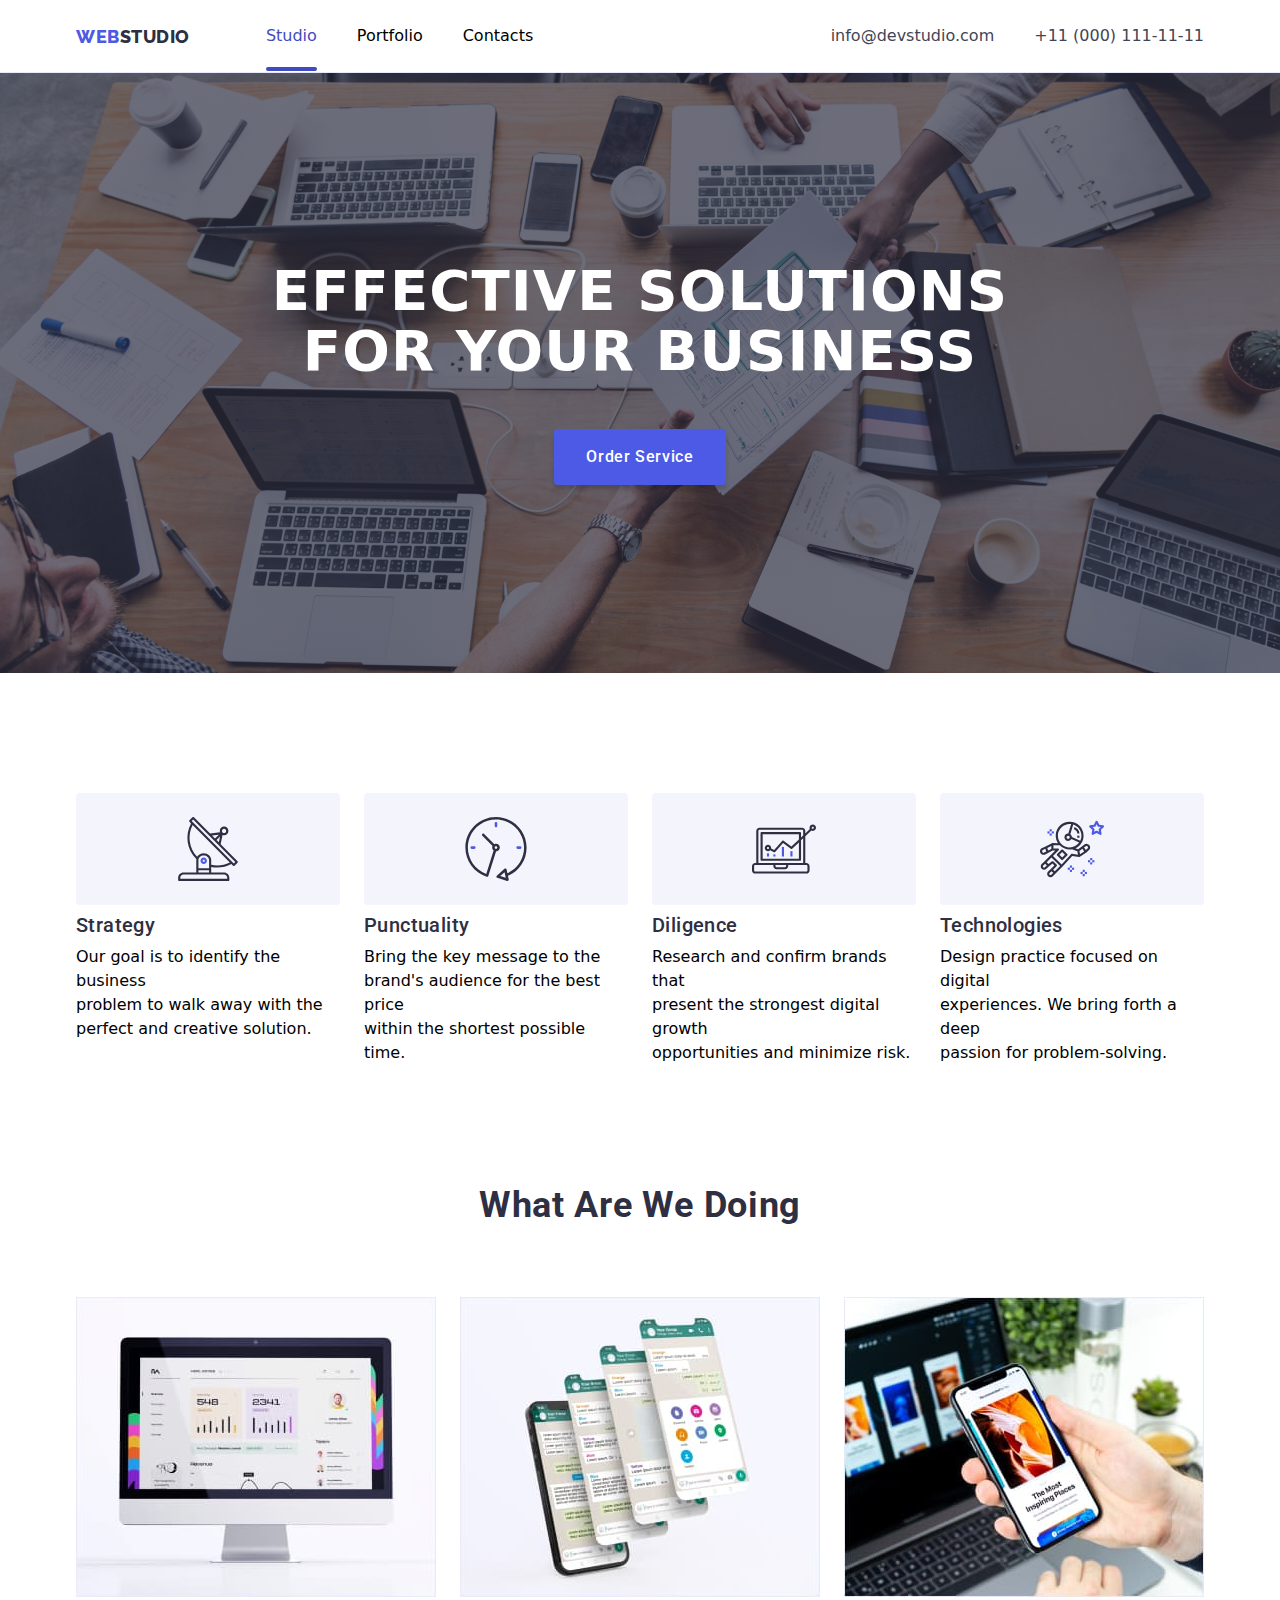
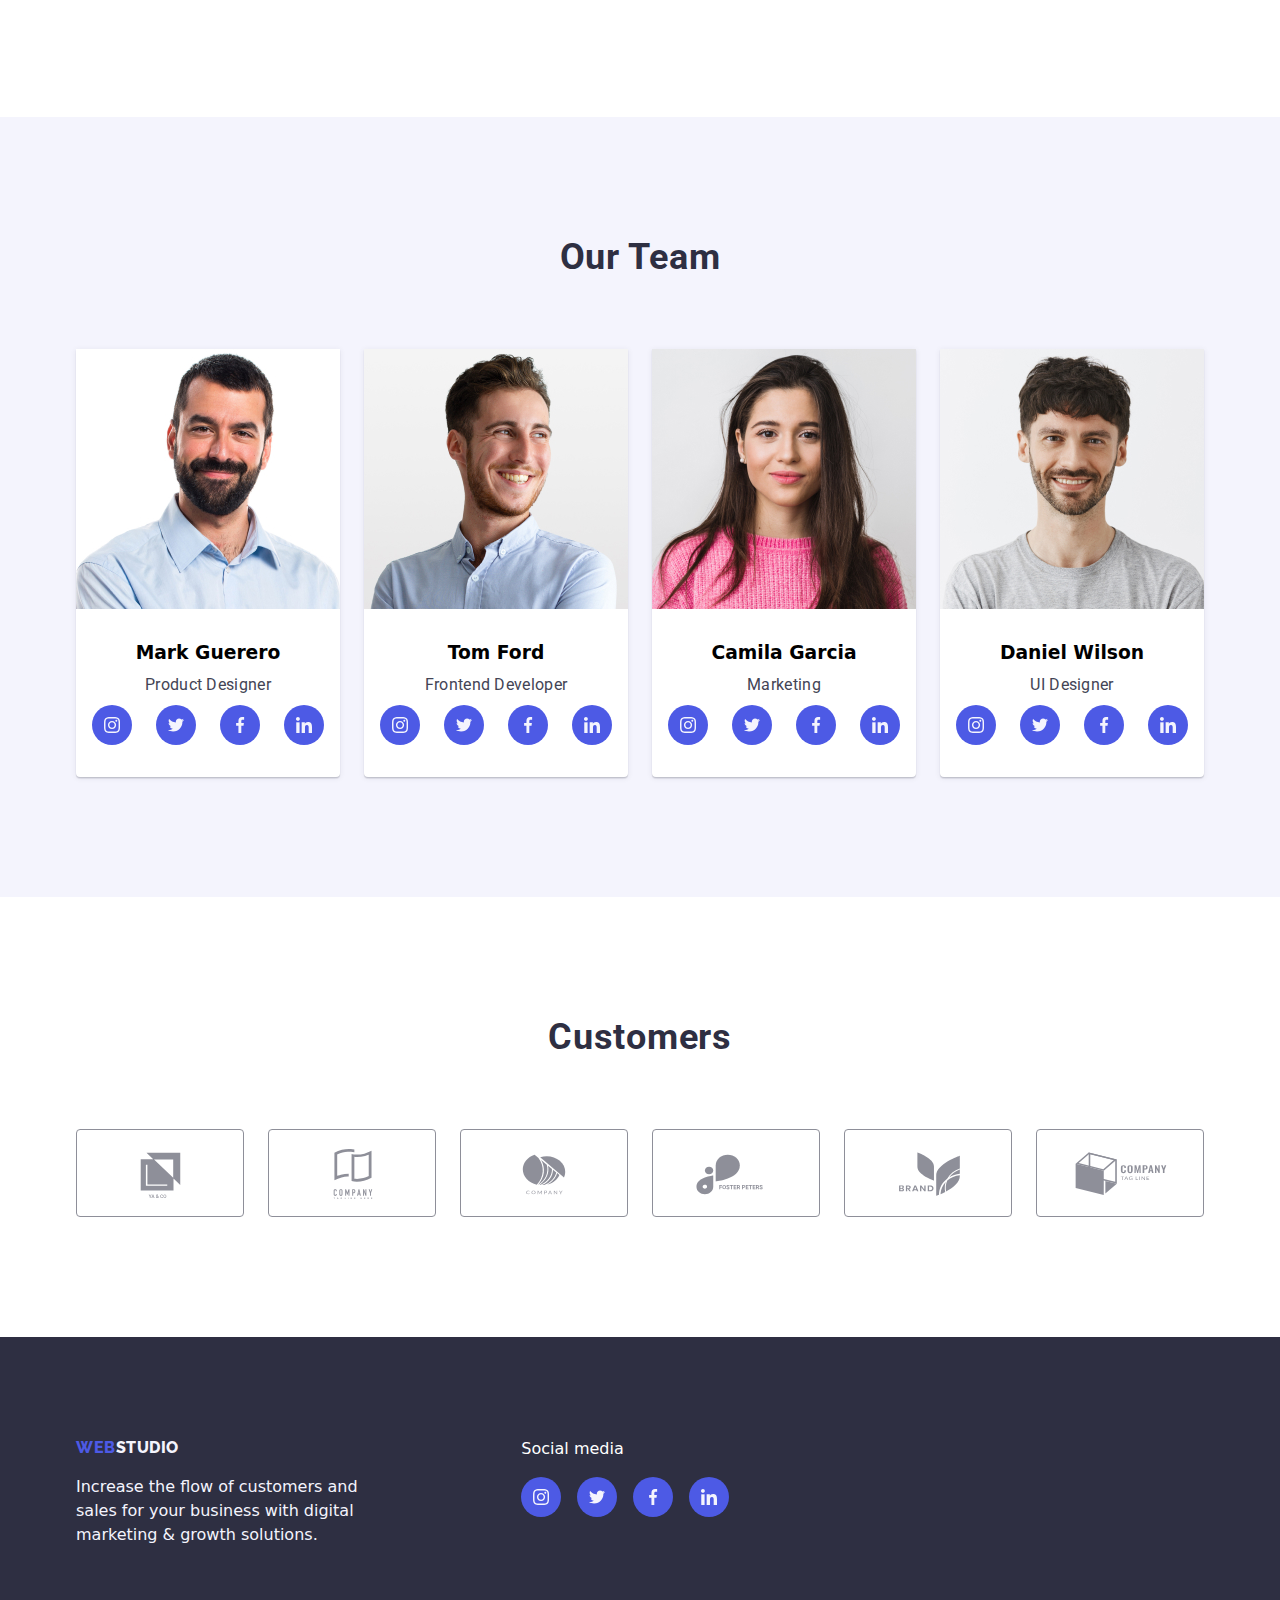
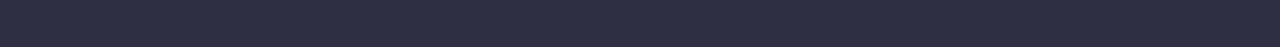
==== index.html @ d6bd7398 "hw-06" ====
<!DOCTYPE html>
<html lang="en">
<head>
    <meta charset="UTF-8">
    <meta http-equiv="x-ua-compatible" content="ie=edge">
    <meta name="viewport" content="width=device-width, initial-scale=1.0">
    <title>GoIT WEBSTUDIO - Homework-5</title>
    <link rel="stylesheet" href="./css/styles.css">
    
    <link href="https://fonts.googleapis.com/css2?family=Raleway:wght@800&family=Roboto:wght@400;500;700;900&display=swap" rel="stylesheet">
    <link
      rel="stylesheet"
      href="https://cdnjs.cloudflare.com/ajax/libs/modern-normalize/2.0.0/modern-normalize.min.css"
    />

    <link rel="preconnect" href="https://fonts.googleapis.com" />
    <link rel="preconnect" href="https://fonts.gstatic.com" crossorigin />

    <link rel="icon" href="./images/webstudio-logo.png" />

</head>
<body>
    <header class="header">
        <div class="container header-container">
          <nav class="header-navigation">
            <a class="header-logo link" href="./index.html">
              <span class="web-logo">WEB</span
              ><span class="studio-logo">STUDIO </span>
            </a>
    
            <ul class="header-list list">
              <li class="header-item">
                <a class="header-link link current" href="./index.html">Studio</a>
              </li>
              <li class="header-item">
                <a class="header-link link" href="./portfolio.html">Portfolio</a>
              </li>
              <li class="header-item">
                <a class="header-link link" href="#">Contacts</a>
              </li>
            </ul>
          </nav>
  
          <ul class="header-address list">
            <li>
              <a
                class="header-address-link link contacts"
                href="mailto:info@devstudio.com"
                >info@devstudio.com</a
              >
            </li>
            <li>
              <a class="header-address-link link contacts" href="tel:+110001111111"
                >+11 (000) 111-11-11</a
              >
            </li>
          </ul>
        </div>
      </header>

    <main>
         <section class="hero-section">
        <div class="container hero-container">
        <h1 class="hero-title">Effective Solutions<br/> for Your Business</h1>
        <button class="hero-button" type="button" data-modal-open>Order Service</button>
        </div>
        </section>

        <section class="section">
            <div class="container section-one">
            <ul class="benefit-list list">
                <li>
                  <div class="benefit-svg-box">
                  <svg class="benefit-icon-svg" width="64"
                  height="64" >
                    <use href="./images/icons.svg#antenna"></use>
                  </svg>
                </div>

                <h3 class="benefits-title">Strategy</h3>
                <p class="benefits-description">Our goal is to identify the business <br/>
                    problem to walk away with the <br/> 
                    perfect and creative solution. </p>
                </li>
                <li>
                  <div class="benefit-svg-box">
                    <svg class="benefit-icon-svg" width="64"
                    height="64" >
                      <use href="./images/icons.svg#clock"></use>
                    </svg>
                  </div>

                <h3 class="benefits-title">Punctuality</h3>
                <p class="benefits-description">Bring the key message to the <br/> brand's audience for the best price <br> within the shortest possible time. </p>
                </li>
                <li>
                  <div class="benefit-svg-box">
                    <svg class="benefit-icon-svg" width="64"
                    height="64" >
                      <use href="./images/icons.svg#diagram"></use>
                    </svg>
                  </div>

                <h3 class="benefits-title">Diligence</h3>
                <p class="benefits-description">Research and confirm brands that <br/> present the strongest digital growth <br/> opportunities and minimize risk.</p>
                </li>
                <li>
                  <div class="benefit-svg-box">
                    <svg class="benefit-icon-svg" width="64"
                    height="64" >
                      <use href="./images/icons.svg#astronaut"></use>
                    </svg>
                  </div>

                <h3 class="benefits-title">Technologies</h3>
                <p class="benefits-description">Design practice focused on digital <br/>
                         experiences. We bring forth a deep <br/>
                          passion for problem-solving.</p>
                </li>
            </ul>
        </div>
        </section>

        <!-- WHAT ARE WE DOING -SECTION -->
        <section class="section section-no-top-padding">
            <div class="container">
            <h2 class="sectiontitle-h2 sec-title">What are we doing</h2>

            <ul class="what-are-we list">
                <li><img src="./images/what-are-we-doing-1.jpg" alt="Monitor" width="360" ></li>
                <li><img src="./images/what-are-we-doing-2.jpg" alt="cellphone" width="360" ></li>
                <li><img src="./images/what-are-we-doing-3.jpg" alt="cellphone-monitor" width="360" ></li>
            </ul>
        </div>
        </section>

        <!-- OUR TEAM SECTION -->
        <section class="section section-grey">
            <div class="container team-container">
            <h2 class="sectiontitle-h2 sec-title">Our Team</h2>

            <ul class="our-team list">
                <li class="our-team-background"  >
                    <img src="./images/profile-1.jpg" alt="Mark Guerero" />

                    <div class="section-item-wrap">
                        <h3 class="ourteam-name">Mark Guerero</h3>
                        <p class="ourteam-position">Product Designer</p>
                        <ul class="team-social-list list">
                          <li class="team-social-item"><a class="team-social-link link" href="https://www.instagram.com/" target="_blank" rel="noopenner noreferrer"> <svg class="team-social-svg " width="16" height="16"> <use href="./images/icons.svg#instagram"></use> </svg></a></li>
                          <li class="team-social-item"><a class="team-social-link link" href="https://twitter.com/" target="_blank" rel="noopenner noreferrer"> <svg class="team-social-svg "  width="16" height="16"> <use href="./images/icons.svg#twitter"></use> </svg></a></li>
                          <li class="team-social-item"><a class="team-social-link link" href="https://www.facebook.com/" target="_blank" rel="noopenner noreferrer"> <svg class="team-social-svg " width="16" height="16"> <use href="./images/icons.svg#facebook"></use> </svg></a></li>
                          <li class="team-social-item"><a class="team-social-link link" href="https://www.linkedin.com/" target="_blank" rel="noopenner noreferrer"> <svg class="team-social-svg " width="16" height="16"> <use href="./images/icons.svg#linkedin"></use> </svg></a></li>
                        </ul>
                     </div>
                  </li>
                
                <li class="our-team-background">
                    <img src="./images/profile-2.jpg" alt="Tom Ford">
                    <div class="section-item-wrap">
                    <h3 class="ourteam-name">Tom Ford</h3>
                    <p class="ourteam-position">Frontend Developer</p>
                    <ul class="team-social-list list">
                      <li class="team-social-item"><a class="team-social-link link" href="https://www.instagram.com/" target="_blank" rel="noopenner noreferrer"> <svg class="team-social-svg " width="16" height="16"> <use href="./images/icons.svg#instagram"></use> </svg></a></li>
                      <li class="team-social-item"><a class="team-social-link link" href="https://twitter.com/" target="_blank" rel="noopenner noreferrer"> <svg class="team-social-svg "  width="16" height="16"> <use href="./images/icons.svg#twitter"></use> </svg></a></li>
                      <li class="team-social-item"><a class="team-social-link link" href="https://www.facebook.com/" target="_blank" rel="noopenner noreferrer"> <svg class="team-social-svg " width="16" height="16"> <use href="./images/icons.svg#facebook"></use> </svg></a></li>
                      <li class="team-social-item"><a class="team-social-link link" href="https://www.linkedin.com/" target="_blank" rel="noopenner noreferrer"> <svg class="team-social-svg " width="16" height="16"> <use href="./images/icons.svg#linkedin"></use> </svg></a></li>
                    </ul>
                 </div>
                </li>

                <li class="our-team-background">
                    <img src="./images/profile-3.jpg" alt="Camila Garcia">
                    <div class="section-item-wrap">
                    <h3 class="ourteam-name">Camila Garcia</h3>
                    <p class="ourteam-position">Marketing</p>
                    <ul class="team-social-list list">
                      <li class="team-social-item"><a class="team-social-link link" href="https://www.instagram.com/" target="_blank" rel="noopenner noreferrer"> <svg class="team-social-svg " width="16" height="16"> <use href="./images/icons.svg#instagram"></use> </svg></a></li>
                      <li class="team-social-item"><a class="team-social-link link" href="https://twitter.com/" target="_blank" rel="noopenner noreferrer"> <svg class="team-social-svg "  width="16" height="16"> <use href="./images/icons.svg#twitter"></use> </svg></a></li>
                      <li class="team-social-item"><a class="team-social-link link" href="https://www.facebook.com/" target="_blank" rel="noopenner noreferrer"> <svg class="team-social-svg " width="16" height="16"> <use href="./images/icons.svg#facebook"></use> </svg></a></li>
                      <li class="team-social-item"><a class="team-social-link link" href="https://www.linkedin.com/" target="_blank" rel="noopenner noreferrer"> <svg class="team-social-svg " width="16" height="16"> <use href="./images/icons.svg#linkedin"></use> </svg></a></li>
                    </ul>
                 </div>
                </li>

                <li class="our-team-background">
                    <img src="./images/profile-4.jpg" alt="Daniel Wilson">
                    <div class="section-item-wrap">
                    <h3 class="ourteam-name">Daniel Wilson</h3>
                    <p class="ourteam-position">UI Designer</p>
                    <ul class="team-social-list list">
                      <li class="team-social-item"><a class="team-social-link link" href="https://www.instagram.com/" target="_blank" rel="noopenner noreferrer"> <svg class="team-social-svg " width="16" height="16"> <use href="./images/icons.svg#instagram"></use> </svg></a></li>
                      <li class="team-social-item"><a class="team-social-link link" href="https://twitter.com/" target="_blank" rel="noopenner noreferrer"> <svg class="team-social-svg "  width="16" height="16"> <use href="./images/icons.svg#twitter"></use> </svg></a></li>
                      <li class="team-social-item"><a class="team-social-link link" href="https://www.facebook.com/" target="_blank" rel="noopenner noreferrer"> <svg class="team-social-svg " width="16" height="16"> <use href="./images/icons.svg#facebook"></use> </svg></a></li>
                      <li class="team-social-item"><a class="team-social-link link" href="https://www.linkedin.com/" target="_blank" rel="noopenner noreferrer"> <svg class="team-social-svg " width="16" height="16"> <use href="./images/icons.svg#linkedin"></use> </svg></a></li>
                    </ul>
                 </div>
                </li>
            </ul>
        </div>
        </section>

       <!-- CUSTOMER  -->


        <section class="section">
          <div class="container">
          <h2 class="sectiontitle-h2 sec-title">Customers</h2>
            <ul class="customer-list list">
           
              <li class="customer-item">
                <a class="customer-link" href="#" rel="noopenner noreferrer" target="_blank">
                  <svg class="customer-svg"><use href="./images/icons.svg#customer1"></use>
                  </svg>
                </a>
              </li>
           
              <li  class="customer-item">
                <a class="customer-link" href="#" rel="noopenner noreferrer" target="_blank">
                  <svg class="customer-svg"><use href="./images/icons.svg#customer2"></use>
                  </svg>
                </a>
              </li>
           
              <li  class="customer-item">
                <a class="customer-link" href="#" rel="noopenner noreferrer" target="_blank">
                  <svg class="customer-svg">
                    <use href="./images/icons.svg#customer3"></use>
                  </svg>
                </a>
              </li>
           
              <li  class="customer-item">
                <a class="customer-link" href="#" rel="noopenner noreferrer" target="_blank">
                  <svg class="customer-svg">
                    <use href="./images/icons.svg#customer4"></use>
                  </svg>
                </a>
              </li>
            
              <li  class="customer-item">
                <a class="customer-link" href="#" rel="noopenner noreferrer" target="_blank">
                  <svg class="customer-svg">
                    <use  href="./images/icons.svg#customer5"></use>
                  </svg>
                </a>
              </li>
            
              <li  class="customer-item">
                <a class="customer-link" href="#" rel="noopenner noreferrer" target="_blank">
                  <svg class="customer-svg">
                    <use href="./images/icons.svg#customer6"></use>
                  </svg>
                </a>
              </li>
            </ul>
          </div>

        </section>
    </main>

    <footer class="footer-section">
      <div class="container footer-container">
      <div class="footer-logo-wrapper ">
          <a href="./index.html" class="footer-logo link"> 
              <span class="web-logo">WEB</span><span class="footer-studiologo2">STUDIO</span>
          </a>

      <p class="footer-description footer-text">Increase the flow of customers and </br>sales for your business with digital marketing & growth solutions.</p>
          
          </div> 

            <div class="container footer-social-wrap">

              <p class="footer-social-title">Social media</p>
              <ul class="footer-social-list list">
                <li class="footer-social-item"><a class="footer-social-link " href="https://www.instagram.com/" target="_blank" rel="noopenner noreferrer"> <svg class="footer-social-svg " width="16" height="16"> <use href="./images/icons.svg#instagram"></use> </svg></a></li>
                <li class="footer-social-item"><a class="footer-social-link " href="https://twitter.com/" target="_blank" rel="noopenner noreferrer"> <svg class="footer-social-svg "  width="16" height="16"> <use href="./images/icons.svg#twitter"></use> </svg></a></li>
                <li class="footer-social-item"><a class="footer-social-link " href="https://www.facebook.com/" target="_blank" rel="noopenner noreferrer"> <svg class="footer-social-svg " width="16" height="16"> <use href="./images/icons.svg#facebook"></use> </svg></a></li>
                <li class="footer-social-item"><a class="footer-social-link " href="https://www.linkedin.com/" target="_blank" rel="noopenner noreferrer"> <svg class="footer-social-svg " width="16" height="16"> <use href="./images/icons.svg#linkedin"></use> </svg></a></li>
              </ul>

            </div>
          </div>
        
    </footer>

    <div class="backdrop is-hidden" data-modal>
      <div class="modal">
        <button type="button" class="modal-close" data-modal-close>
          <svg class="modal-close-icon" width="8" height="8">
            <use href="./images/icons.svg#close"></use>
          </svg>
        </button>
      </div>
    </div>
    <script src="./js/modal.js"></script>
</body>
</html>
---- css/styles.css ----
:root {
    --IRIS: #4D5AE5;
    --OCEAN: #404BBF;
    --NAVYBLUE: #2E2F42;
    --WHITE: #FFF;
    --SLATE: #434455;
    --CORNFLOWER: #E7E9FC;
    --CLOUD: #F4F4FD;
    --LIGHT-SLATE: #8E8F99;
}

h1,
  h2,
  h3,
  h4,
  h5,
  h6,
  p,
  ul {
    margin: 0;
    padding: 0;
  }

  *::after,
  *::before {
    box-sizing: inherit;
  } 


body {
    font-family: roboto, sans-serif;
    font-size: 16px;
    font-style: normal;
    font-weight: 400;
    line-height: 24px;
    letter-spacing: 2%;
}


.container {
    margin: 0 auto;
    width: 1158px;
    padding: 0 15px;  
}

.list {
    list-style-type: none;
    padding: 0;
}

.link {
    list-style-type: none;
    padding: 0;
    text-decoration: none;
    color: inherit;
}

.section {
    padding: 120px 0;
}

.web-logo {
    color: var(--IRIS, #4D5AE5);
}

.studio-logo {
    color: var(--NAVYBLUE, #2E2F42);
}

.header-logo {
    color: var(--navyblue, #2e2f42);
    font-family: Raleway;
    font-size: 18px;
    font-weight: 800;
    line-height: 21px;
    letter-spacing: 0.54px;
    text-transform: uppercase;
}

.section-grey {
    background-color: var(--CLOUD, #F4F4FD);
}

.our-team-background {
    background-color: var(--WHITE, #FFF);
    border-radius: 0px 0px 4px 4px;
    box-shadow: 0px 2px 1px 0px rgba(46, 47, 66, 0.08), 0px 1px 1px 0px rgba(46, 47, 66, 0.16), 0px 1px 6px 0px rgba(46, 47, 66, 0.08);
}

/* Header - Navigation */

.header {
    border-bottom: 1px solid var(--CORNFLOWER, #E7E9FC);
}

.header-navigation {
    display: flex;
    align-items: center;
}

/* NAV of Studio, Portfolio and Content */

.header-container {
    display: flex;
    justify-content: space-between;
}

.header-list {
    display: flex;
    gap: 40px;    
    margin-left: 76px;
    padding-top: 24px 0;
}

.header-link {
    padding: 24px 0;
    position: relative;
    transition: color 250ms cubic-bezier(0.4, 0, 0.2, 1);
  }
  
  .header-link:hover,
  .header-link:focus {
    color: var(--iris, #4d5ae5);
  }
  
  .header-link::after {
    content: "";
    border-radius: 2px;
    border: 2px solid transparent;
    height: 4px;
    width: 0;
    position: absolute;
    left: 0;
    bottom: -2px;
    transition: width 250ms cubic-bezier(0.4, 0, 0.2, 1),
      background-color 250ms cubic-bezier(0.4, 0, 0.2, 1),
      border 250ms cubic-bezier(0.4, 0, 0.2, 1);
  }
  
  .header-link:hover::after,
  .header-link:focus::after {
    border: 2px solid var(--ocean, #404BBF);
    background-color: var(--ocean, #404BBF);
    width: 100%;
  }
  
  .current::after {
    content: "";
    border: 2px solid var(--ocean, #404BBF);
    border-radius: 2px;
    background-color: var(--ocean, #404BBF);
    height: 4px;
    width: 100%;
    position: absolute;
    left: 0;
    bottom: -2px;
  }
  

.header-link:hover, 
.header-link:focus {
    color: var(--IRIS, #4d5ae5);
}

.current {
    color: var(--OCEAN, #404BBF);
}

/* Email and Contacts   */

.header-address {
    display: flex;
    gap: 40px;
}

.header-address-link {
    display: block;
    padding: 24px 0;
}

.contacts {
    color: var(--SLATE, #434455);
    text-decoration: none;
    transition: color 250ms cubic-bezier(0.4, 0, 0.2, 1);
}

.contacts:hover,
.contacts:focus {
    color: var(--OCEAN, #404BBF);
}

.list {
    list-style-type: none;
}

/* hero section */
.hero-section { 
    background-image: linear-gradient(
        to right, 
        rgba(46, 47, 66, 0.7),
        rgba(46, 47, 66, 0.7)
    ), 
    url("../images/bg-people-office.png");
  
    align-items: center;
    padding: 188px 0 188px 0;
    text-align: center;
}


.hero-title {
    color: var(--WHITE, #FFF);
    text-align: center;
    font-size: 56px;
    font-style: normal;
    font-weight: 700;
    line-height: 60px; 
    letter-spacing: 1.12px;
    text-transform: uppercase;
    margin-bottom: 48px; 
} 
 
.hero-button {
    
    color: var(--WHITE, #FFF);
    background: var(--IRIS, #4D5AE5);
    font-family: Roboto;
    font-size: 16px;
    font-style: normal;
    font-weight: 500;
    line-height: 24px; 
    letter-spacing: 0.64px;
    
    display: inline-flex;
    padding: 16px 32px;
    align-items: flex-start;
    gap: 10px;

    border-radius: 4px;
    box-shadow: 0px 4px 4px 0px rgba(0, 0, 0, 0.15);
    border: none;

    transition: background-color 250ms cubic-bezier(0.4, 0, 0.2, 1);

}

.hero-button:hover
{
    background-color: var(--OCEAN, #404BBF);
    cursor: pointer;
}


/* SECTION BENEFITS */

.sec-title {
    margin-bottom: 72px;
}

.benefit-list{
    display: flex;
    gap: 24px;
   
}

.benefits-title {
    color: var(--NAVYBLUE, #2E2F42);
    font-family: Roboto;
    font-size: 20px;
    font-style: normal;
    font-weight: 500;
    line-height: 24px;
    letter-spacing: 0.4px;
    margin-bottom: 8px;
    width: 264px;
}

.title-description {
    color: var(--SLATE, #434455);
    width: 264px;
    font-family: Roboto;
    font-size: 16px;
    font-style: normal;
    font-weight: 400;
    line-height: 24px; 
    letter-spacing: 0.32px;
}

/*  OUR TEAM SECTION */

.sectiontitle-h2 {
    color: var(--NAVY-BLUE, #2E2F42);
    text-align: center;
    font-family: Roboto;
    font-size: 36px;
    font-style: normal;
    font-weight: 700;
    line-height: 40px;
    letter-spacing: 0.72px;
    text-transform: capitalize;
}


.ourteam-h3 {

    color: var(--NAVY-BLUE, #2E2F42);
    font-family: Roboto;
    font-size: 20px;
    font-style: normal;
    font-weight: 500;
    line-height: 24px; 
    letter-spacing: 0.4px;
}

.ourteam-position {
    color: var(--SLATE, #434455);
    font-family: Roboto;
    font-size: 16px;
    font-style: normal;
    font-weight: 400;
    line-height: 24px; 
    letter-spacing: 0.32px;
    text-align: center;
    
}


.what-are-we {
    display: flex;
    justify-content: space-between;
}

.our-team {
    display: flex;
    justify-content: space-between;
}

.ourteam-name {
    text-align: center;
    margin-bottom: 8px;
    
}


/* OUR TEAM SOCIAL ICON */

.section-item-wrap {
    padding-top: 32px;
    padding-bottom: 32px;
    gap: 32px;
    width: 100%;
    text-align: center;
 }


.benefit-svg-box {
    width: 264px;
    height: 112px;
    display: flex;
    align-items: center;
    border-radius: 4px;
    margin-bottom: 8px;
    background: var(--CLOUD, #F4F4FD);
    justify-content: center;
}



.team-social-link  {
    width: 100%;
    height: 100%;
    border-radius: 50%;
    display: flex;    
    align-items: center;
    justify-content: center;
    background-color: var(--IRIS, #4D5AE5);
    color: var(--CLOUD, #F4F4FD);

    transition: background-color 250ms cubic-bezier(0.4, 0, 0.2, 1);
}

.team-social-link:hover,
.team-social-link:focus {
    background-color: var(--OCEAN, #404BBF);
}



.team-social-list {
    display: flex;
    justify-content: center;
    gap: 24px;
    margin-top: 8px;
    
}

.team-social-item{
    width: 40px;
    height: 40px;
}



/* CUSTOMER SECTION ICON */


.customer-list {
    display: flex;
    justify-content: center;
    gap: 24px;
   
}

.customer-item {
    width: 168px;
    height: 88px; 
    /* border: 1px solid var(--LIGHT-SLATE, #8E8F99); */
}

.customer-link {
    width: 100%;
    height: 100%;
    display: flex;
    justify-content: center;
    align-items: center;
    border-radius: 4px;
    border: 1px solid var(--LIGHT-SLATE, #8E8F99);
    color: var(--LIGHT-SLATE, #8E8F99);
    transition: color 250ms cubic-bezier(0.4, 0, 0.2, 1);
}

.customer-svg {
    width: 104px;
    height: 54px;
    fill: currentColor;
}

.customer-link:hover  {
    border-color: var(--OCEAN, #404BBF);
    color: var(--OCEAN, #404BBF);
}



/* FOOTER SOCIAL SVG */

.footer-social-title {
    color: var(--WHITE, #FFF);
    display: flex;
    font-weight: 500;
}

.footer-social-wrap {
    margin-left: 120px;
    
}


/* FOOTER */

.footer {
    background-color: var(--NAVYBLUE, #2E2F42);
}

.footer-text {
    color: var(--CLOUD, #F4F4FD);
    margin-top: 17px;
}

.footer-studiologo2 {
    color: var(--CLOUD, #F4F4FD);
}

.footer-section {
    background-color: var(--NAVYBLUE, #2E2F42);
    padding-top: 100px;
    padding-bottom: 100px;
    display: flex;
    
}

.footer-container {
    display: flex;
    align-items: flex-start;
}

.footer-social-list {
    flex-wrap: wrap;
    display: flex;
    gap: 16px;
    margin-top: 16px;
}

.footer-social-item {
    width: 40px;
    height: 40px;
}

.footer-social-link {
    width: 100%;
    height: 100%;
    border-radius: 50%;
    display: flex;
    align-items: center;
    justify-content: center;
    background: var(--IRIS, #4D5AE5);
    transition: background-color 250ms cubic-bezier(0.4, 0, 0.2, 1);
    
}



.footer-social-link:hover,
.footer-social-link:focus {
    background-color: #31d0aa;
}

.footer-social-svg {
    fill: currentColor;
}

.footer-logo {
    display: flex;
    font-weight: 800;
    line-height: 21px;
    letter-spacing: .54px;
    text-transform: uppercase;
    font-style: normal;
    font-family: Raleway;
}

.footer-logo-wrapper {
    width: 261.554;
    height: 112.969;
    /* display: flex; */
}

/* Portfolio */

.filter-item {
    
    padding: 12px 24px;
    border-radius: 4px;
    font-family: inherit;
    font-size: 16px;
    font-weight: 500;
    letter-spacing:  .64px;
    border: 1px solid var(--CORNFLOWER, #E7E9FC);
    background-color: var(--CLOUD, #F4F4FD);
    color: var(--IRIS, #4D5AE5);
    transition: background-color 250ms cubic-bezier(0.4, 0, 0.2, 1),
    border 250ms cubic-bezier(0.4, 0, 0.2, 1),
    border-radius 250ms cubic-bezier(0.4, 0, 0.2, 1),
    color 250ms cubic-bezier(0.4, 0, 0.2, 1)
    ;
}



.filter-item:hover,
.filter-item:focus {
    color: var(--WHITE, #F4F4FD);
    background: var(--OCEAN, #404BBF);
    border: 1px solid var(--OCEAN, #404BBF);
    box-shadow: 0px 4px 4px 0px rgba(0, 0, 0, 0.15);
    border-radius: 4px;
    cursor: pointer;
}

.active {
    color: var(--WHITE, #FFF);
    background: var(--OCEAN, #404BBF);
    border: 1px solid var(--OCEAN, #404BBF);
    box-shadow: 0px 4px 4px 0px rgba(0, 0, 0, 0.15);
}

.filter {
    display: flex;
    justify-content: center;
    align-items: center;
    gap: 24px;
    margin-bottom: 72px;
}



/*  */
.project {
    display: flex;
    flex-wrap: wrap;
    margin-bottom: -48px;
    margin-right: -24px;
    
    
}

 .project-item {
    display: flex;
    flex-direction: column;
    align-items: flex-start;
    margin-right: 24px;
    margin-bottom: 48px;  

}

.project-name {
    padding: 32px 16px;
   
    border-top: 0;
    
    display: flex;
    flex-direction: column;
    justify-content: center;
    align-items: flex-start;
    align-self: stretch;

    border-bottom: 1px solid var(--CORNFLOWER, #E7E9FC); 
    background-color: var(--WHITE, #fff);
    border: 1px solid var(--CORNFLOWER, #E7E9FC);
}

img {
    display: block;
}


.project-title {
    margin-bottom: 8px;
}

.project-style {
    font-size: 20px;
    font-weight: 500;
    line-height: 24px;
    letter-spacing: .4px;
}

.section-no-top-padding {
    padding-top: 0;
}

/* PORTFOLIO CARDS */

.project-link {
    transition: box-shadow 250ms cubic-bezier(.4, 0, .2, 1);  
}

.project-link:hover,
.project-link:focus
 {
    box-shadow: 0px 2px 1px 0px rgba(46, 47, 66, 0.08), 
    0px 1px 1px 0px rgba(46, 47, 66, 0.16), 0px 1px 6px 0px rgba(46, 47, 66, 0.08);

}

image {
    display: block;
    max-width: 100%;
    height: auto;
}

.project-cover-wrap {
    position: relative;
    overflow: hidden;

}

 .project-cover-text {
    position: absolute;
    top: 0;
    height: 100%;
    width: 100%;
    padding: 40px 32px;
    background-color: var(--IRIS, #4D5AE5);
    color:var(--CLOUD, #F4F4FD);
    font-size: 16px;
    font-weight: 400;
    line-height: 24px;
    letter-spacing: 0.32px;
    transform: translateY(100%);
    transition: transform 250ms cubic-bezier(0.4, 0, 0.2, 1);
}

.project-link:hover .project-cover-text,
.project-link:focus .project-cover-text {
    transform: translateY(0);
}



/* MODAL OF MAIN PAGE */

.backdrop {
    position: fixed;
    top: 0;
    left: 0;
    width: 100%;
    height: 100%;
    background-color: rgba(46, 47, 66, 0.4);
    opacity: 1;
    transition: opacity 250ms cubic-bezier(0.4, 0, 0.2, 1);
  }
  
  .modal {
    position: absolute;
    top: 50%;
    left: 50%;
    min-width: 408px;
    min-height: 584px;
    background-color: var(--dairy, #fcfcfc);
    box-shadow: 0px 2px 1px 0px rgba(0, 0, 0, 0.2),
      0px 1px 3px 0px rgba(0, 0, 0, 0.12), 0px 1px 1px 0px rgba(0, 0, 0, 0.14);
    border-radius: 4px;
  
    transform: translate(-50%, -50%) scale(1);
    transition: transform 250ms cubic-bezier(0.4, 0, 0.2, 1);
  }
  
  .backdrop.is-hidden .modal {
    transform: translate(-50%, -50%) scale(0);
  }
  
  .modal-close {
    position: absolute;
    top: 8px;
    right: 8px;
    padding: 0;
    display: flex;
    justify-content: center;
    align-items: center;
    width: 30px;
    height: 30px;
  
    background-color: var(--cornflower, #e7e9fc);
    color: var(--navyblue, #2E2F42);
    border: 1px solid rgba(0, 0, 0, 0.1);
    border-radius: 15px;
    cursor: pointer;
  
    transition: color 250ms cubic-bezier(0.4, 0, 0.2, 1),
      background-color 250ms cubic-bezier(0.4, 0, 0.2, 1);
  }
  
  .modal-close-icon {
    fill: currentColor;
  }
  
  .modal-close:hover,
  .modal-close:focus {
    background-color: var(--ocean, #404BBF);
    color: white;
  }
  
  .is-hidden {
    visibility: none;
    opacity: 0;
    pointer-events: none;
  }
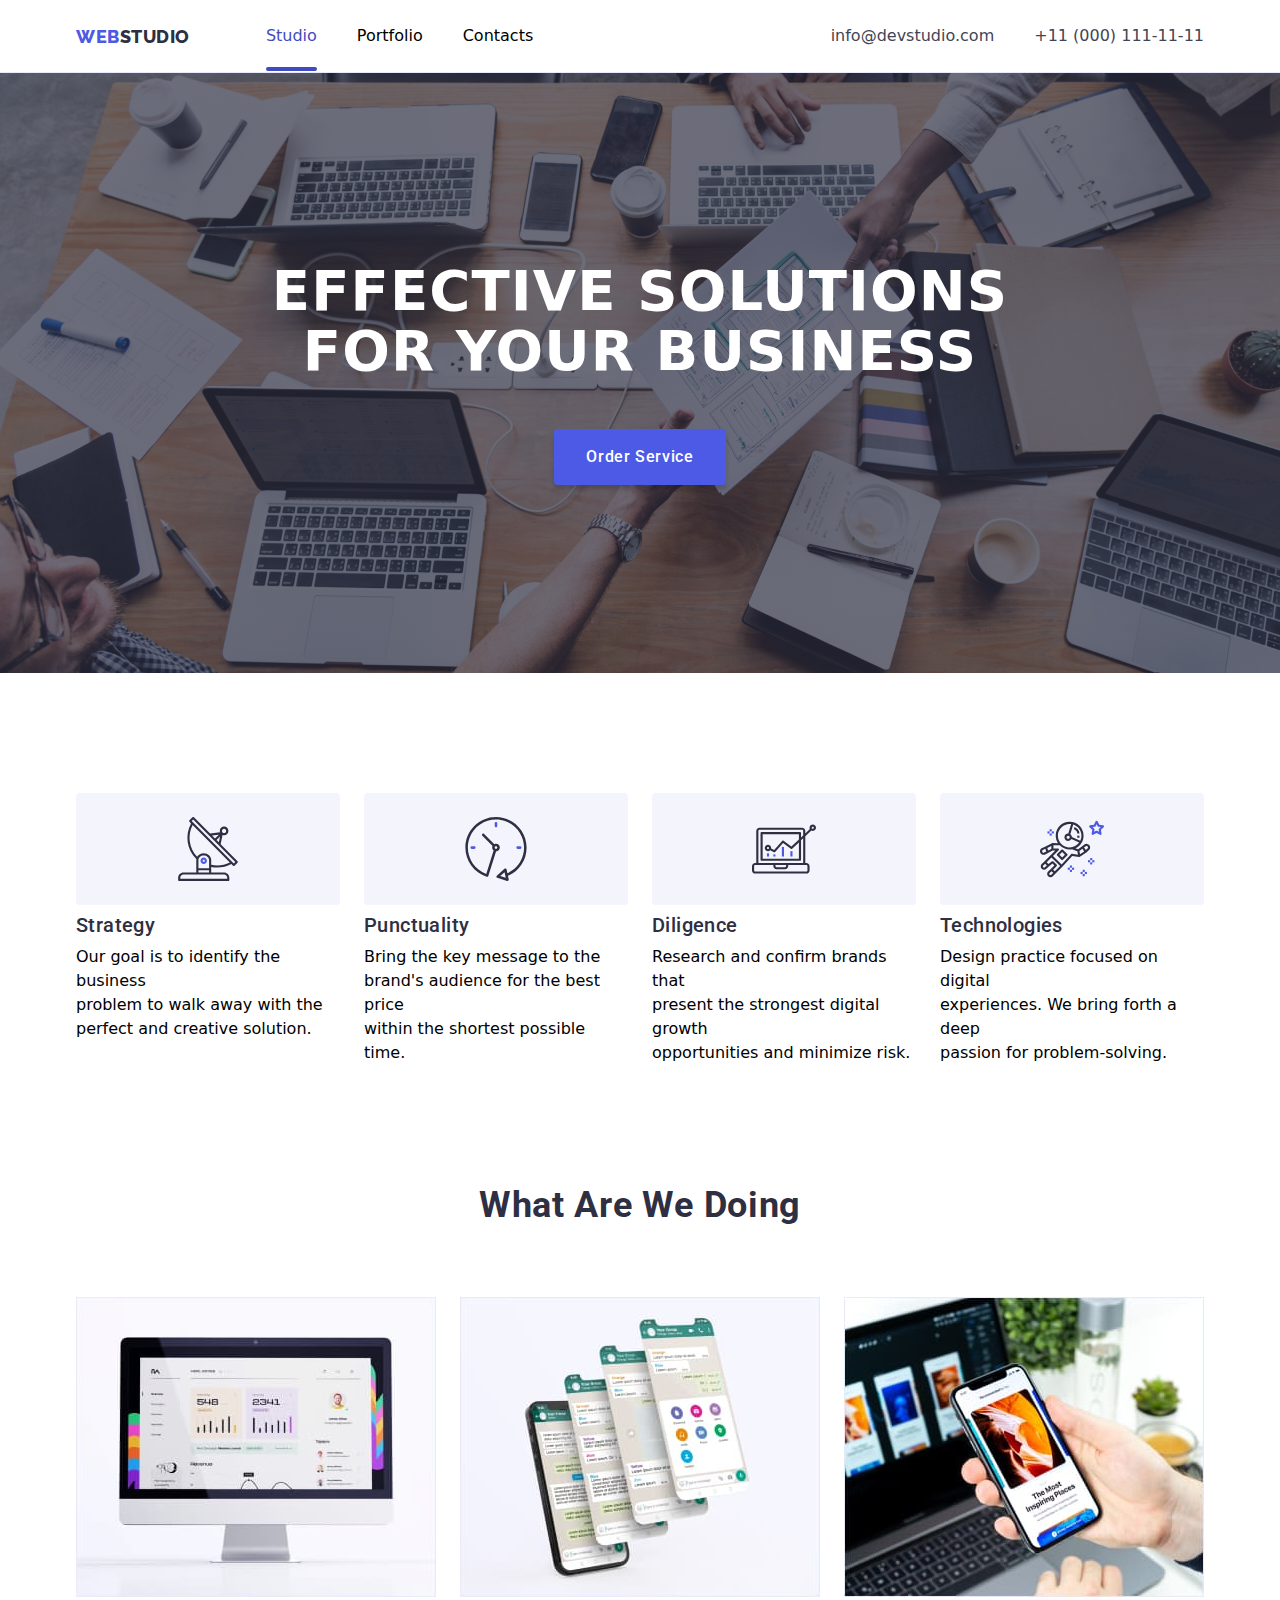
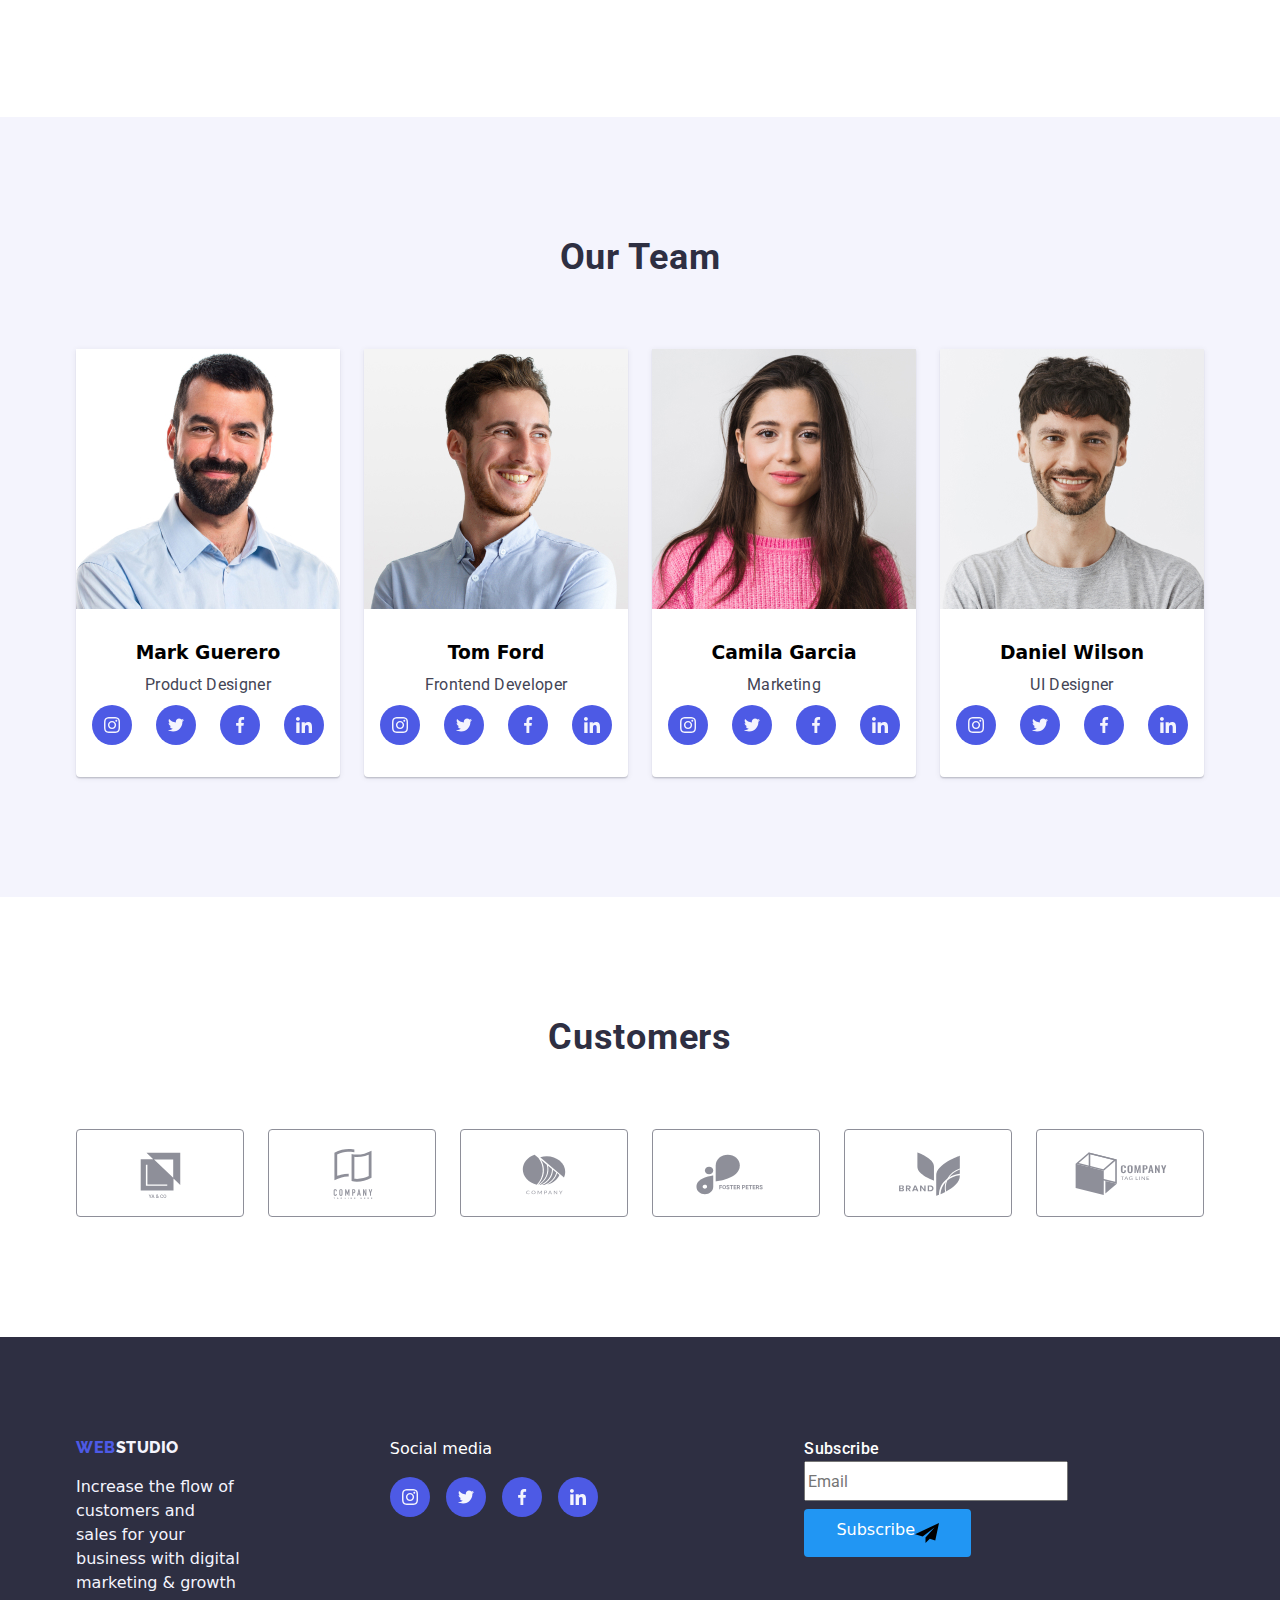
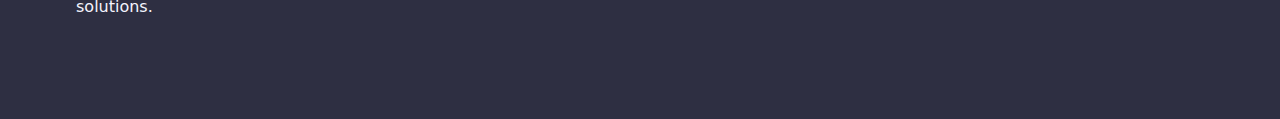
==== commit 00264984: "hw-06" ====
--- a/index.html
+++ b/index.html
@@ -274,11 +274,57 @@
 
               <p class="footer-social-title">Social media</p>
               <ul class="footer-social-list list">
-                <li class="footer-social-item"><a class="footer-social-link " href="https://www.instagram.com/" target="_blank" rel="noopenner noreferrer"> <svg class="footer-social-svg " width="16" height="16"> <use href="./images/icons.svg#instagram"></use> </svg></a></li>
-                <li class="footer-social-item"><a class="footer-social-link " href="https://twitter.com/" target="_blank" rel="noopenner noreferrer"> <svg class="footer-social-svg "  width="16" height="16"> <use href="./images/icons.svg#twitter"></use> </svg></a></li>
-                <li class="footer-social-item"><a class="footer-social-link " href="https://www.facebook.com/" target="_blank" rel="noopenner noreferrer"> <svg class="footer-social-svg " width="16" height="16"> <use href="./images/icons.svg#facebook"></use> </svg></a></li>
-                <li class="footer-social-item"><a class="footer-social-link " href="https://www.linkedin.com/" target="_blank" rel="noopenner noreferrer"> <svg class="footer-social-svg " width="16" height="16"> <use href="./images/icons.svg#linkedin"></use> </svg></a></li>
+                <li class="footer-social-item">
+                  <a class="footer-social-link " href="https://www.instagram.com/" target="_blank" rel="noopenner noreferrer">
+                     <svg class="footer-social-svg " width="16" height="16">
+                       <use href="./images/icons.svg#instagram">
+                       </use> 
+                      </svg>
+                    </a>
+                  </li>
+                <li class="footer-social-item">
+                  <a class="footer-social-link " href="https://twitter.com/" target="_blank" rel="noopenner noreferrer"> 
+                    <svg class="footer-social-svg "  width="16" height="16"> 
+                      <use href="./images/icons.svg#twitter">
+                      </use> 
+                    </svg>
+                  </a>
+                </li>
+                <li class="footer-social-item">
+                  <a class="footer-social-link " href="https://www.facebook.com/" target="_blank" rel="noopenner noreferrer"> 
+                    <svg class="footer-social-svg " width="16" height="16"> 
+                      <use href="./images/icons.svg#facebook">
+                      </use> 
+                    </svg>
+                  </a>
+                </li>
+                <li class="footer-social-item">
+                  <a class="footer-social-link " href="https://www.linkedin.com/" target="_blank" rel="noopenner noreferrer"> 
+                    <svg class="footer-social-svg " width="16" height="16"> 
+                      <use href="./images/icons.svg#linkedin">
+                      </use> 
+                    </svg>
+                  </a>
+                </li>
               </ul>
+
+            </div>
+
+            <div class="container footer-form" >
+              <form name="subscribe_form" autocomplete="on" novalidate> 
+              <label class="footer-form-label">
+                Subscribe
+                <input type="email" name="email" placeholder="Email" class="footer-form-input" required/>
+              </label>
+            </form>
+              <button type="submit" class="footer-form-button">Subscribe
+                <svg class="footer-form-svgsubscribe"> 
+                  <use href="./images/icons.svg#subscribe">
+                  </use> 
+                </svg>
+
+              </button>
+            </div>
 
             </div>
           </div>
@@ -292,6 +338,63 @@
             <use href="./images/icons.svg#close"></use>
           </svg>
         </button>
+
+        <p class="form-header">Leave your contacts and we will call you back</p>
+
+        <form name="signup_form" autocomplete="on" class="form-container list" method="">
+
+
+          <label class="form-label">
+            <span class="form-label-text">Name</span>
+            <input type="text" class="form-input" name="full_name" required />
+            <svg class="form-input-icon">
+              <use href="./images/icons.svg#person"></use>
+            </svg>
+          </label>
+
+          <label class="form-label">
+            <span class="form-label-text">Phone</span>
+            <input type="tel" class="form-input" name="phone_number" required/>
+            <svg class="form-input-icon">
+              <use href="./images/icons.svg#phone"></use>
+            </svg>
+          </label>
+
+            <label class="form-label">
+              <span class="form-label-text">Email</span>
+              <input type="email" class="form-input" name="email_add" required/>
+              <svg class="form-input-icon">
+                <use href="./images/icons.svg#email"></use>
+              </svg>
+            </label>
+
+            <label class="form-label-textarea">
+              <span class="form-label-text">Comment</span>
+              <textarea name="comment" class="form-textarea" placeholder="Text input" required></textarea>
+            </label>
+
+            <label class="form-agree-box">
+              
+              <input type="checkbox" value="agree" name="agreement" class="checkbox" required/>
+              <span class="checkbox-icon">
+                <svg class="check-mark">
+                  <use href="./images/icons.svg#check-mark"></use>
+                </svg>
+              </span>
+            
+
+              <span class="form-agree-box-text">
+                I accept the terms and conditions of the &nbsp;<a href="#" class="form-agree-box-link">Privacy Policy</a>
+              </span>
+
+            </label>
+
+            <div class="form-button-container">
+              <button type="submit" class="form-button">Send</button>
+            </div>
+
+         
+        </form>
       </div>
     </div>
     <script src="./js/modal.js"></script>
--- a/css/styles.css
+++ b/css/styles.css
@@ -7,6 +7,7 @@
     --CORNFLOWER: #E7E9FC;
     --CLOUD: #F4F4FD;
     --LIGHT-SLATE: #8E8F99;
+    --NAVY-BLUE-modal: rgba(46, 47, 66, 0.40);
 }
 
 h1,
@@ -18,7 +19,6 @@
   p,
   ul {
     margin: 0;
-    padding: 0;
   }
 
   *::after,
@@ -534,6 +534,57 @@
     height: 112.969;
     /* display: flex; */
 }
+
+/* FOOTER FORM  */
+
+.footer-form-svgsubscribe {
+    width: 24px;
+    height: 24px;
+    /* color: var(--WHITE, #FFF); */
+
+}
+
+.footer-form-label {
+    display: flex;
+    flex-direction: column;
+    margin-bottom: 8px;
+
+    color: var(--WHITE, #FFF);
+
+
+    font-family: Roboto;
+    font-size: 16px;
+    font-style: normal;
+    font-weight: 500;
+    line-height: 24px; 
+    letter-spacing: 0.32px;
+}
+
+.footer-form-input {
+   
+    width: 264px;
+    height: 40px;
+}
+
+.footer-form-button {
+    display: flex;
+    padding: 12px 32px;
+    border: none;
+    border-radius: 4px;
+    background-color: #2196f3;
+    color: #fff;
+    font-size: inherit;
+    cursor: pointer;
+  }
+  
+.footer-form-button:hover,
+.footer-form-button:focus {
+    background-color: #1976d2;
+  }
+
+
+
+
 
 /* Portfolio */
 
@@ -706,30 +757,32 @@
     top: 50%;
     left: 50%;
     min-width: 408px;
-    min-height: 584px;
-    background-color: var(--dairy, #fcfcfc);
-    box-shadow: 0px 2px 1px 0px rgba(0, 0, 0, 0.2),
-      0px 1px 3px 0px rgba(0, 0, 0, 0.12), 0px 1px 1px 0px rgba(0, 0, 0, 0.14);
+    /* min-height: 584px; */
+    background: var(--dairy, #fcfcfc);
+    /* box-shadow: 0px 2px 1px 0px rgba(0, 0, 0, 0.2),
+      0px 1px 3px 0px rgba(0, 0, 0, 0.12), 0px 1px 1px 0px rgba(0, 0, 0, 0.14); */
     border-radius: 4px;
   
     transform: translate(-50%, -50%) scale(1);
     transition: transform 250ms cubic-bezier(0.4, 0, 0.2, 1);
-  }
-  
-  .backdrop.is-hidden .modal {
+
+    padding: 72px 24px 24px 24px;
+  }
+  
+  .backdrop .is-hidden .modal {
     transform: translate(-50%, -50%) scale(0);
   }
   
   .modal-close {
     position: absolute;
-    top: 8px;
-    right: 8px;
+    top: 24px;
+    right: 24px;
     padding: 0;
     display: flex;
     justify-content: center;
     align-items: center;
-    width: 30px;
-    height: 30px;
+    width: 24px;
+    height: 24px;
   
     background-color: var(--cornflower, #e7e9fc);
     color: var(--navyblue, #2E2F42);
@@ -737,8 +790,8 @@
     border-radius: 15px;
     cursor: pointer;
   
-    transition: color 250ms cubic-bezier(0.4, 0, 0.2, 1),
-      background-color 250ms cubic-bezier(0.4, 0, 0.2, 1);
+    transition: color 250ms cubic-bezier(0.4, 0, 0.2, 1);
+    background-color 250ms cubic-bezier(0.4, 0, 0.2, 1);
   }
   
   .modal-close-icon {
@@ -756,3 +809,243 @@
     opacity: 0;
     pointer-events: none;
   }
+
+
+.form-header {
+    color: var(--NAVY-BLUE, #2E2F42);
+    /* text-align: center; */
+    /* padding-top: 72px; */
+    margin-bottom: 34px;
+    /* font-family: Roboto; */
+    /* font-size: 16px; */
+    /* font-style: normal; */
+    font-weight: 500;
+    text-align: center;
+
+    /* letter-spacing: 0.32px; */
+
+}
+
+.form-container {
+    display: flex;
+    flex-direction: column;
+    align-items: flex-start;
+    border-radius: 4px;
+    
+}
+
+.form-button-container {
+    display: flex;
+    align-items: center;
+    justify-content: center;
+    width: 100%;
+}
+
+.form-button {
+    width: 169px;
+    height: 56px;
+    padding: 16px 32px;
+    border-radius: 4px;
+    border: none;
+
+    /* font-weight: 500; */
+    /* letter-spacing: .64px; */
+
+    color: var(--WHITE, #fff);
+    background-color: var(--IRIS, #4D5AE5);
+    box-shadow: 0px 4px 4px 0px rgba(0, 0, 0, 0.15); 
+    color: var(--WHITE, #FFF);
+    text-align: center;
+/* Button Text */
+    /* font-family: Roboto; */
+    /* font-size: 16px; */
+    /* font-style: normal; */
+    font-weight: 500;
+    /* line-height: 24px; */
+    letter-spacing: 0.64px;
+    cursor: pointer;
+    transition-property: background-color, color;
+    transition-duration: 250ms;
+    transition-timing-function:cubic-bezier(0.4, 0, 0.2, 1)
+
+}
+
+.form-button:hover,
+.form-button:focus {
+    background-color: var(--OCEAN, #404BBF)
+}
+
+.form-input {
+    display: block;
+    width: 360px;
+    height: 40px;
+    padding-top: 11px;
+    padding-bottom: 11px;
+    padding-left: 38px;
+    flex-shrink: 0;
+    font-size: 14px;
+    fill: currentColor;
+    border-radius: 4px;
+    border: 1px solid var(--NAVYBLUE, #2e2f42);
+    transition-property: border;
+    transition-duration: 250ms;
+    transition-timing-function: cubic-bezier(0.4, 0, 0.2, 1)
+
+}
+
+.form-input:focus,
+.form-input:hover,
+.form-textarea:hover,
+.form-textarea:focus {
+    border: 1px solid var(--IRIS, #4D5AE5);
+}
+
+.form-input:focus+.form-input-icon,
+.form-input:hover+.form-input-icon {
+    fill: var(--IRIS, #4D5AE5);
+}
+
+.form-textarea {
+    width: 360px;
+    height: 120px;
+    flex-shrink: 0;
+    padding-top: 8px;
+    padding-left: 16px;
+    border-radius: 4px;
+    font-size: 14px;
+    border: 1px solid var(--NAVYBLUE-modal, rgba(46, 47, 66, 0.40));
+    resize: none;
+    transition-property: border;
+    transition-duration: 250ms;
+    transition-timing-function: cubic-bezier(0.4, 0, 0.2, 1);
+
+}
+
+.form-textarea::placeholder {
+    color: var(--NAVY-BLUE-modal, rgba(46, 47, 66, 0.40));
+    font-size: 12px;
+    font-weight: 400;
+    line-height: 14px;
+    letter-spacing: 0.48px;
+}
+
+
+.form-label {
+    position: relative;
+    margin-bottom: 30px;
+    font-size: 12px;
+    line-height: 1.166;
+    letter-spacing: 0.01em;
+    color: var(--LIGHT-SLATE, #8E8F99);
+    
+}
+
+.form-label-textarea {
+    position: relative;
+    margin: 16px;
+    font-size: 12px;
+    line-height: 1.166;
+    letter-spacing: 0.01em;
+    color: var(--LIGHT-SLATE, #8E8F99);
+}
+
+.form-label-text {
+    position: absolute;
+    top: -20px;
+}
+
+.form-input-icon {
+    position: absolute;
+    transform: translateY(-50%);
+
+}
+
+.form-input-icon {
+    position: absolute;
+    width: 18px;
+    height: 24px;
+    flex-shrink: 0;
+    transform: translateY(-50%);
+    top: 50%;
+    left: 16px;
+    fill: var(--NAVYBLUE, #2e2f42);
+    transition-property: fill;
+    transition-duration: 250ms;
+    transition-timing-function: cubic-bezier(0.4, 0, 0.2, 1);
+}
+
+.form-textarea {
+    height: 120px;
+    width: 360px;
+    flex-shrink: 0;
+   
+}
+
+.form-agree-box {
+    display: flex;
+    align-items: center;
+    justify-content: flex-start;
+    width: 360px;
+    height: 16px;
+    gap: 8px;
+    margin-bottom: 24px;
+}
+
+.form-agree-box-text {
+    flex-shrink: 0;
+    color: var(--LIGHT-SLATE, #8E8F99);
+    font-size: 12px;
+    font-weight: 400;
+    line-height: 16px;
+    letter-spacing: .48px;
+    text-decoration-line: underline;
+    transition-property: color, text-decoration-color;
+    transition-duration: 250ms;
+    transition-timing-function: cubic-bezier(0.4, 0, 0.2, 1);
+}
+
+.form-agree-box-link:hover,
+.form-agree-box-link:focus {
+    color: var(--OCEAN, #404BBF);
+    text-decoration-color: rgba(0, 0, 255, 0.0);
+}
+
+.checkbox {
+    position: absolute;
+    appearance: none;
+}
+
+.checkbox-icon {
+    display:inline-block;
+    border-radius: 2px;
+    fill: none;
+    transition-property: border;
+    transition-duration: 250ms;
+    transition-timing-function: cubic-bezier(0.4, 0, 0.2, 1);
+}
+
+.checkbox-icon:hover, 
+.checkbox-icon:focus {
+    border: 1px solid var(--IRIS, #4D5AE5);
+}
+
+
+.check-mark {
+    width: 16px;
+    height: 16px;
+    display: block;
+    border-radius: 2px;
+    cursor: pointer;
+    border: 1px solid var(--IRIS, #4d5ae5);
+}
+
+.checkbox:checked+.checkbox-icon {
+    background-size: contain;
+    font: var(--WHITE, #fff);
+    fill: var(--WHITE, #fff);
+    border-radius: 2px;
+    border: 1px solid var(--IRIS, #4D5AE5);
+    background-color: var(--IRIS, #4D5AE5);
+    cursor:pointer;
+
+}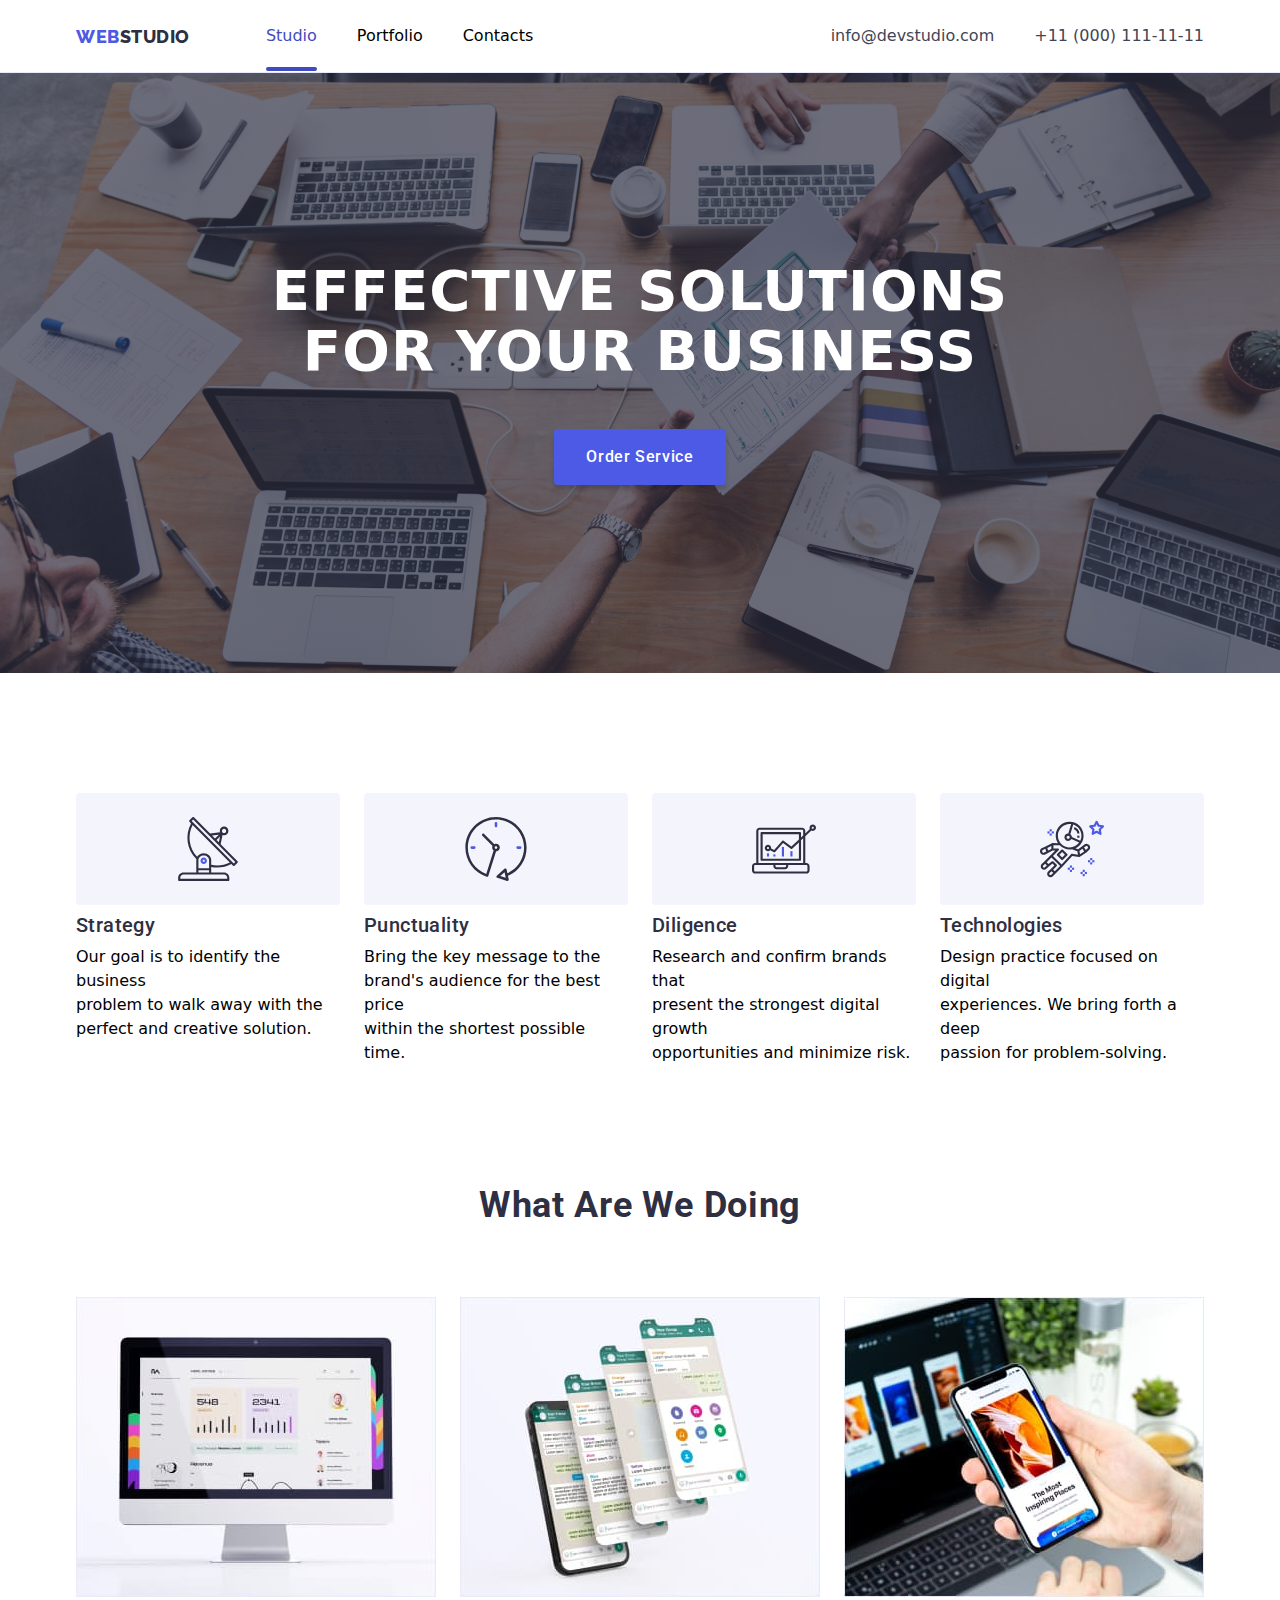
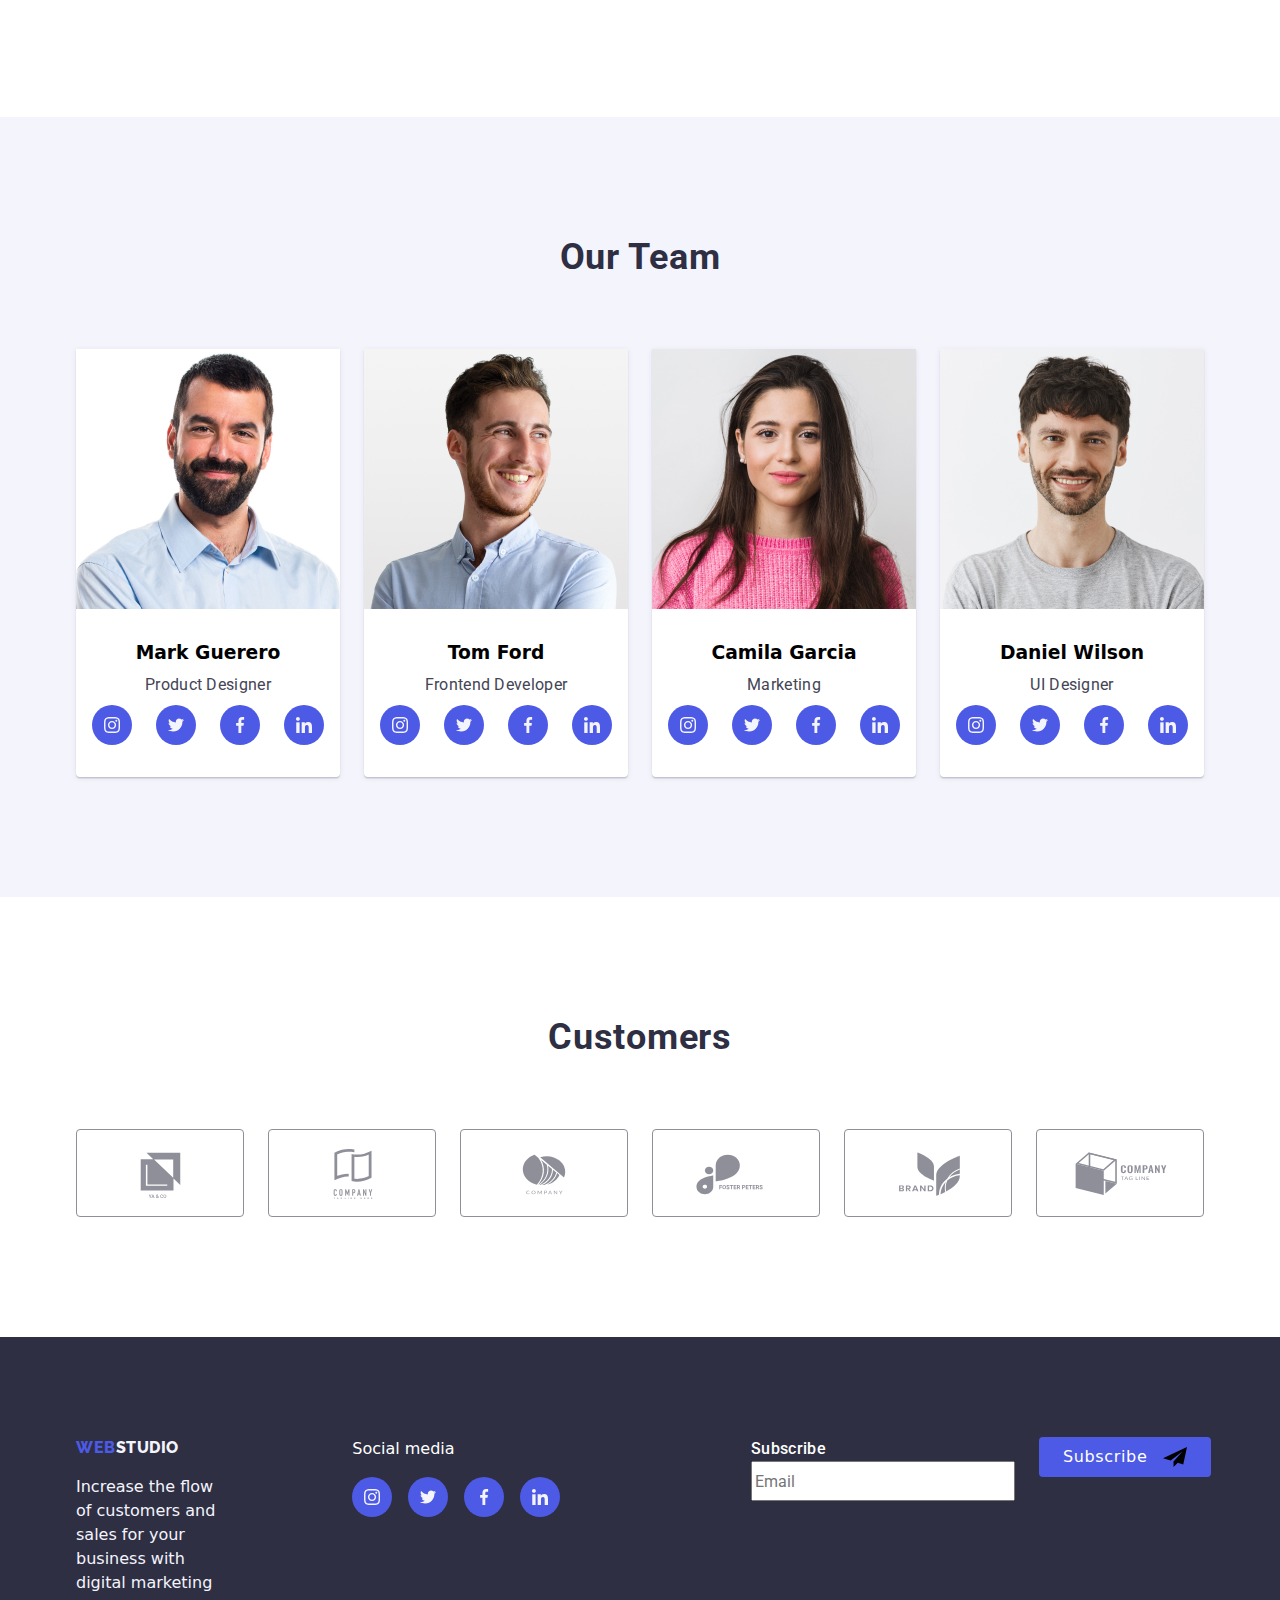
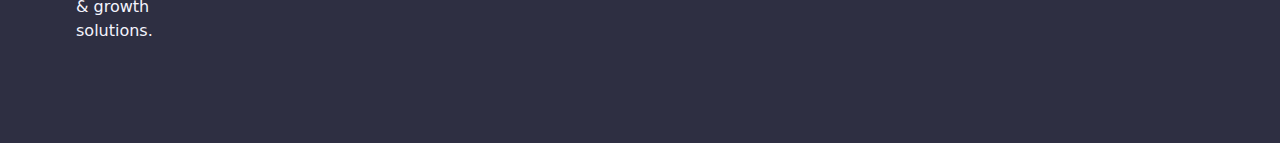
==== commit 9db95000: "hw-06" ====
--- a/index.html
+++ b/index.html
@@ -310,7 +310,7 @@
 
             </div>
 
-            <div class="container footer-form" >
+            <div class="footer-container footer-form" >
               <form name="subscribe_form" autocomplete="on" novalidate> 
               <label class="footer-form-label">
                 Subscribe
@@ -374,7 +374,7 @@
             </label>
 
             <label class="form-agree-box">
-              
+
               <input type="checkbox" value="agree" name="agreement" class="checkbox" required/>
               <span class="checkbox-icon">
                 <svg class="check-mark">
--- a/css/styles.css
+++ b/css/styles.css
@@ -537,11 +537,19 @@
 
 /* FOOTER FORM  */
 
+.footer-form {
+    width: 453px;
+    height: 80px;
+    flex-shrink: 0;
+    margin-left: 80px;
+}
+
+.footer-container
+
 .footer-form-svgsubscribe {
     width: 24px;
     height: 24px;
-    /* color: var(--WHITE, #FFF); */
-
+    
 }
 
 .footer-form-label {
@@ -567,14 +575,29 @@
 }
 
 .footer-form-button {
-    display: flex;
-    padding: 12px 32px;
+    display: inline-flex;
+    padding: 8px 24px;
     border: none;
     border-radius: 4px;
-    background-color: #2196f3;
-    color: #fff;
+    background: var(--IRIS, #4D5AE5);
+    color: var(--WHITE, #fff);
     font-size: inherit;
     cursor: pointer;
+    height: 40px;
+
+    justify-content: center;
+    align-items: center;
+    gap: 16px;
+    margin-left: 24px;
+    font-weight: 500;
+    line-height: 24px;
+    letter-spacing: .64px;
+
+    transition-property: background-color, color;
+    transition-duration: 250ms;
+    transition-timing-function: cubic-bezier(0.4, 0, 0.2, 1);
+
+
   }
   
 .footer-form-button:hover,
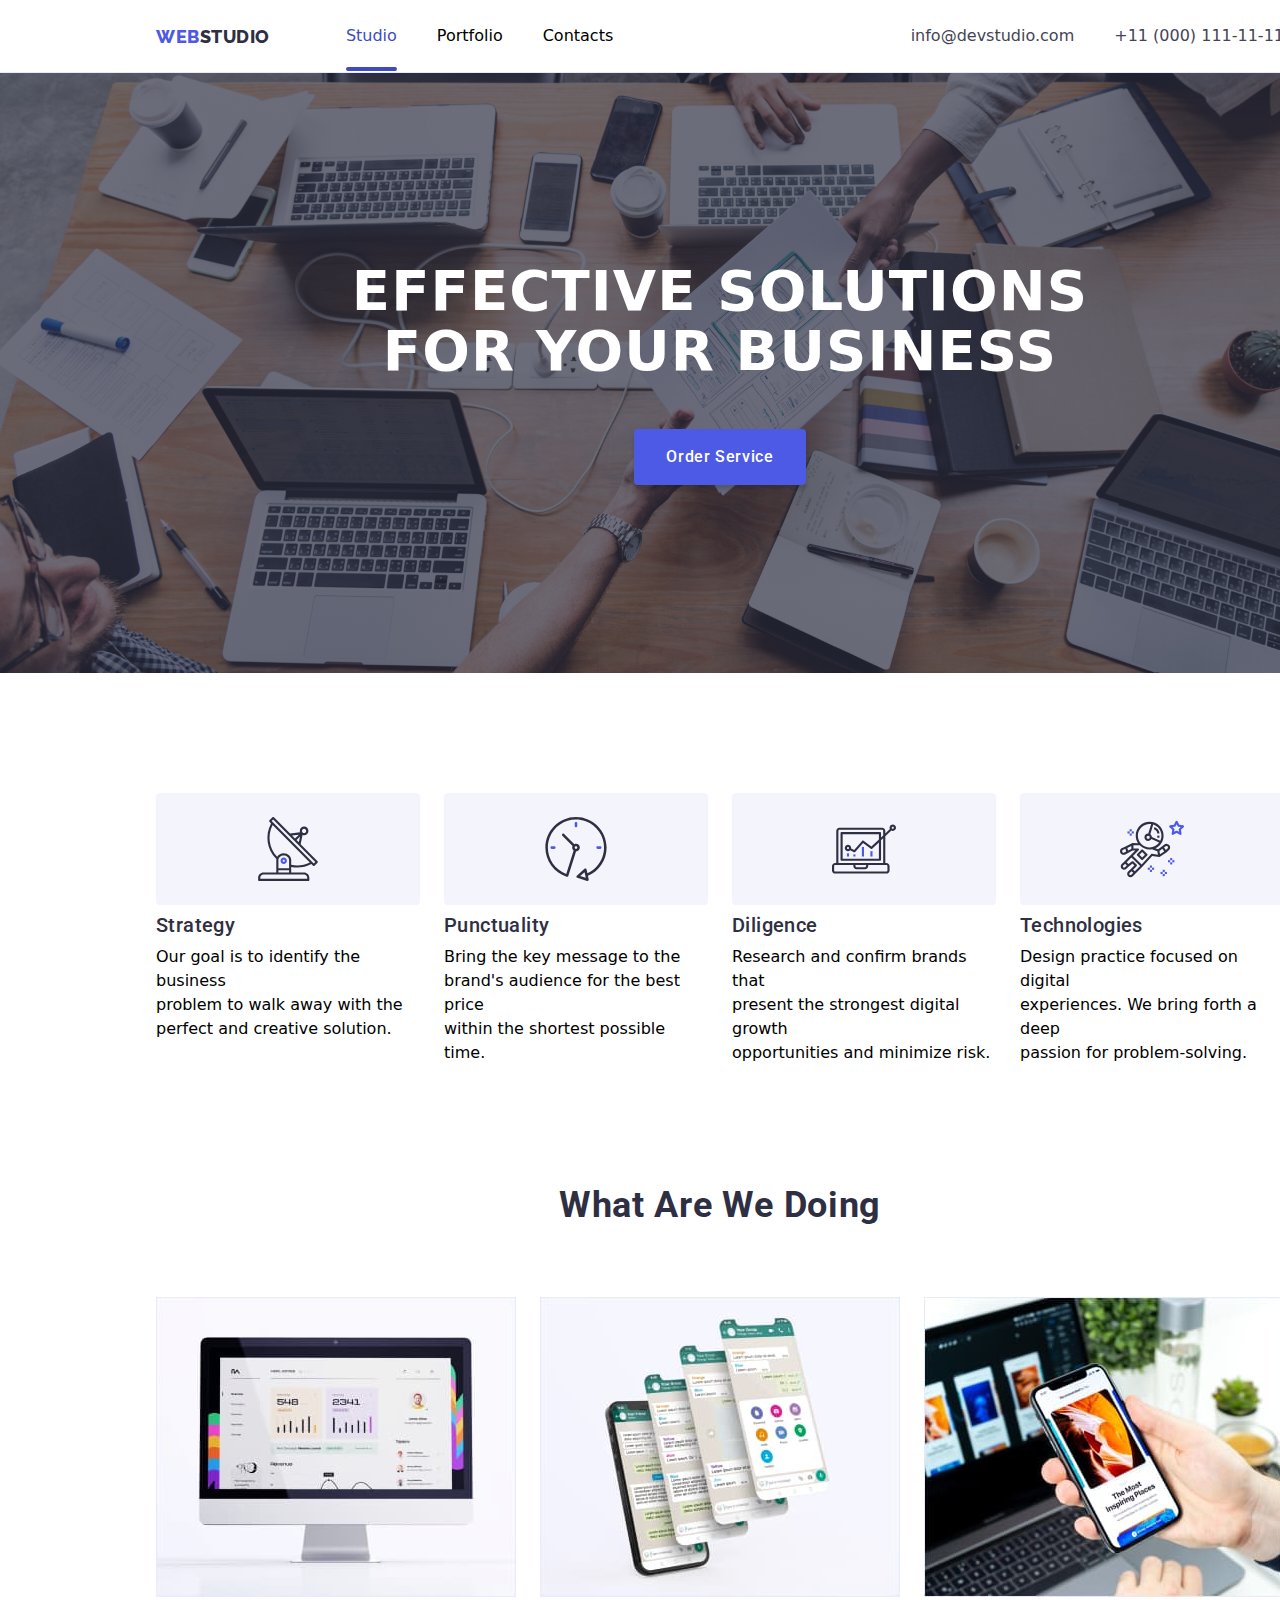
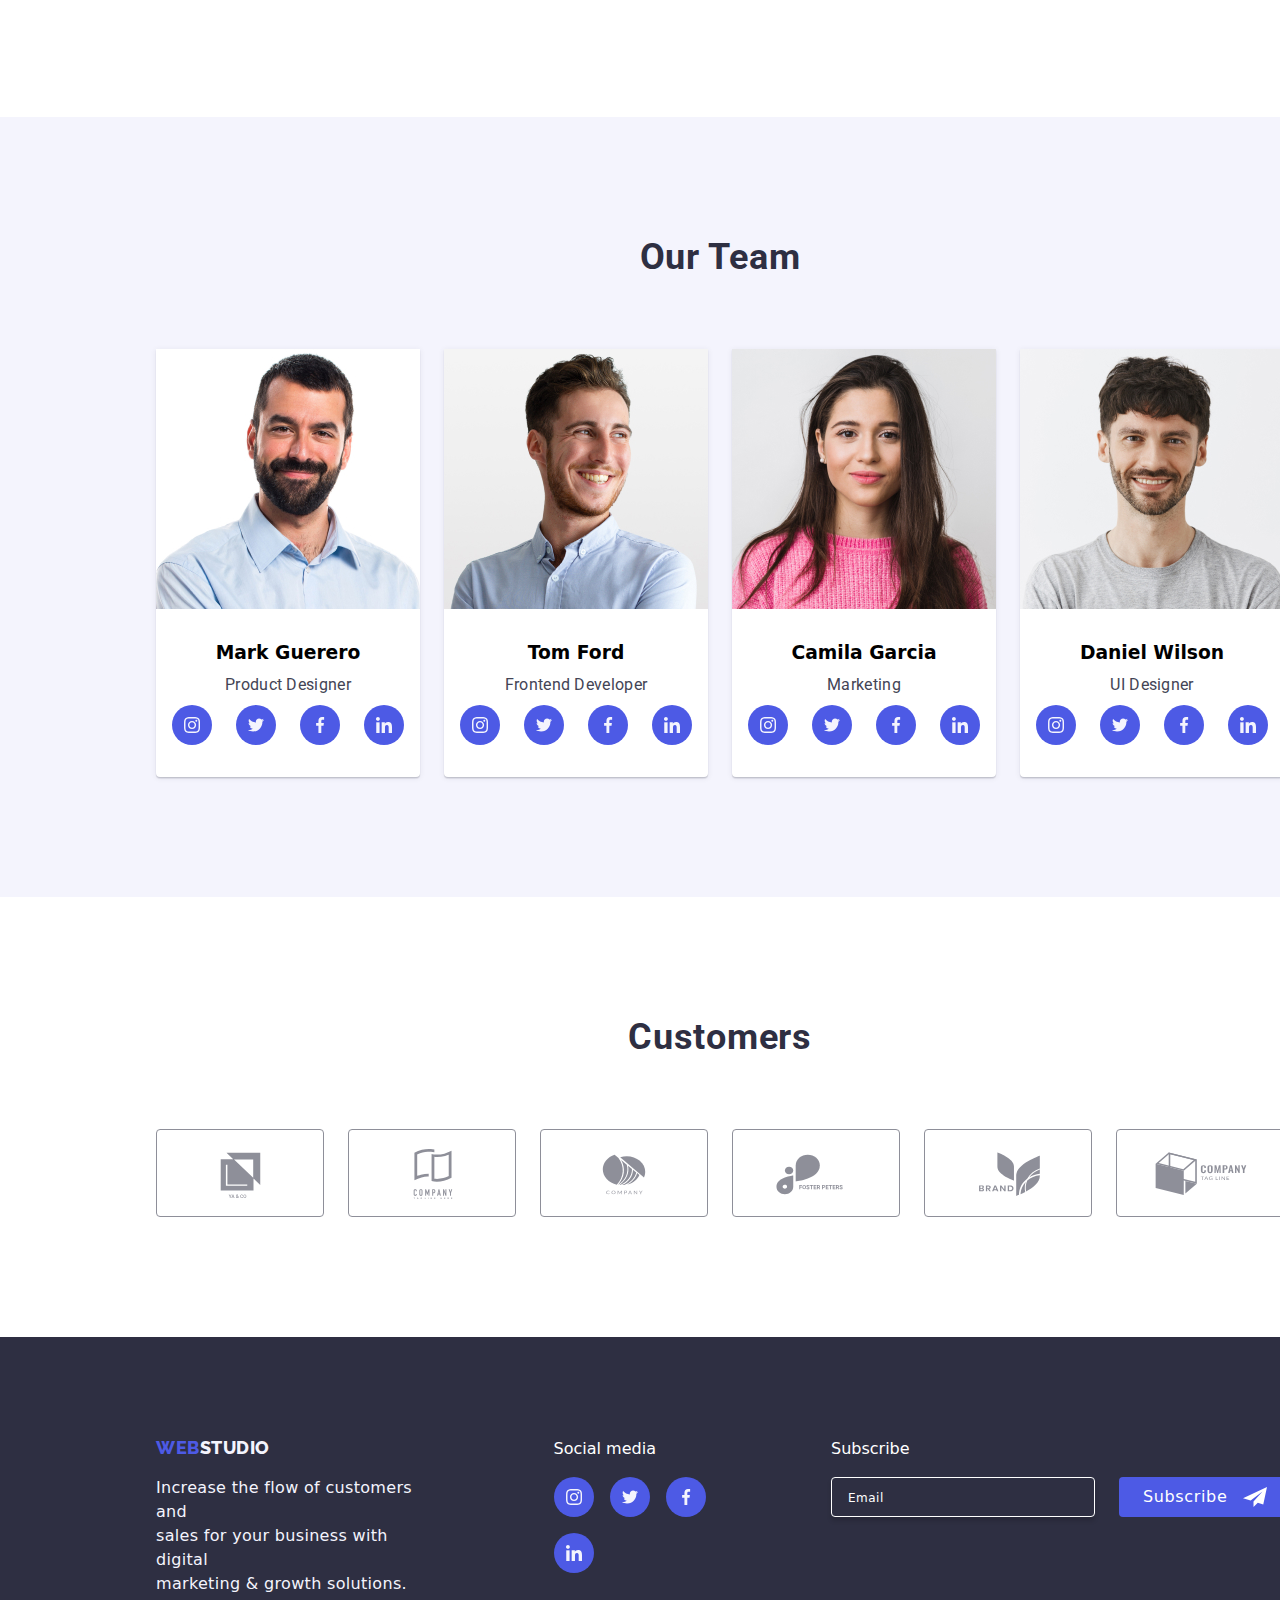
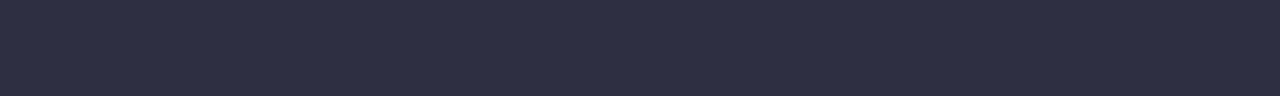
==== commit ad9489e1: "hw-06" ====
--- a/index.html
+++ b/index.html
@@ -259,18 +259,23 @@
         </section>
     </main>
 
-    <footer class="footer-section">
-      <div class="container footer-container">
-      <div class="footer-logo-wrapper ">
+    <footer class="footer">
+      
+      <div class="container row">
+
+      <div class="footer-container">
           <a href="./index.html" class="footer-logo link"> 
               <span class="web-logo">WEB</span><span class="footer-studiologo2">STUDIO</span>
           </a>
 
-      <p class="footer-description footer-text">Increase the flow of customers and </br>sales for your business with digital marketing & growth solutions.</p>
+      <p class="footer-description footer-text">
+        Increase the flow of customers and </br>
+      sales for your business with digital
+       </br> marketing & growth solutions.</p>
           
           </div> 
 
-            <div class="container footer-social-wrap">
+            <div class="footer-container footer-social-wrap">
 
               <p class="footer-social-title">Social media</p>
               <ul class="footer-social-list list">
@@ -316,20 +321,22 @@
                 Subscribe
                 <input type="email" name="email" placeholder="Email" class="footer-form-input" required/>
               </label>
-            </form>
-              <button type="submit" class="footer-form-button">Subscribe
+          
+
+              <button type="submit" class="footer-form-button ">Subscribe
                 <svg class="footer-form-svgsubscribe"> 
-                  <use href="./images/icons.svg#subscribe">
-                  </use> 
+                  <use href="./images/icons.svg#subscribe"></use> 
                 </svg>
-
               </button>
             </div>
-
-            </div>
-          </div>
+          </form>
+        </div>
+
+      </div>
         
     </footer>
+
+    
 
     <div class="backdrop is-hidden" data-modal>
       <div class="modal">
@@ -368,7 +375,7 @@
               </svg>
             </label>
 
-            <label class="form-label-textarea">
+            <label class="form-label">
               <span class="form-label-text">Comment</span>
               <textarea name="comment" class="form-textarea" placeholder="Text input" required></textarea>
             </label>
--- a/css/styles.css
+++ b/css/styles.css
@@ -39,8 +39,9 @@
 
 .container {
     margin: 0 auto;
-    width: 1158px;
-    padding: 0 15px;  
+    width: 1440px;
+    padding: 0 156px;
+     
 }
 
 .list {
@@ -201,7 +202,6 @@
         rgba(46, 47, 66, 0.7)
     ), 
     url("../images/bg-people-office.png");
-  
     align-items: center;
     padding: 188px 0 188px 0;
     text-align: center;
@@ -220,8 +220,7 @@
     margin-bottom: 48px; 
 } 
  
-.hero-button {
-    
+.hero-button { 
     color: var(--WHITE, #FFF);
     background: var(--IRIS, #4D5AE5);
     font-family: Roboto;
@@ -230,12 +229,10 @@
     font-weight: 500;
     line-height: 24px; 
     letter-spacing: 0.64px;
-    
     display: inline-flex;
     padding: 16px 32px;
     align-items: flex-start;
     gap: 10px;
-
     border-radius: 4px;
     box-shadow: 0px 4px 4px 0px rgba(0, 0, 0, 0.15);
     border: none;
@@ -300,7 +297,6 @@
     text-transform: capitalize;
 }
 
-
 .ourteam-h3 {
 
     color: var(--NAVY-BLUE, #2E2F42);
@@ -324,7 +320,6 @@
     
 }
 
-
 .what-are-we {
     display: flex;
     justify-content: space-between;
@@ -340,7 +335,6 @@
     margin-bottom: 8px;
     
 }
-
 
 /* OUR TEAM SOCIAL ICON */
 
@@ -352,7 +346,6 @@
     text-align: center;
  }
 
-
 .benefit-svg-box {
     width: 264px;
     height: 112px;
@@ -363,8 +356,6 @@
     background: var(--CLOUD, #F4F4FD);
     justify-content: center;
 }
-
-
 
 .team-social-link  {
     width: 100%;
@@ -375,7 +366,6 @@
     justify-content: center;
     background-color: var(--IRIS, #4D5AE5);
     color: var(--CLOUD, #F4F4FD);
-
     transition: background-color 250ms cubic-bezier(0.4, 0, 0.2, 1);
 }
 
@@ -383,7 +373,6 @@
 .team-social-link:focus {
     background-color: var(--OCEAN, #404BBF);
 }
-
 
 
 .team-social-list {
@@ -399,22 +388,17 @@
     height: 40px;
 }
 
-
-
 /* CUSTOMER SECTION ICON */
-
 
 .customer-list {
     display: flex;
     justify-content: center;
     gap: 24px;
-   
 }
 
 .customer-item {
     width: 168px;
     height: 88px; 
-    /* border: 1px solid var(--LIGHT-SLATE, #8E8F99); */
 }
 
 .customer-link {
@@ -441,7 +425,6 @@
 }
 
 
-
 /* FOOTER SOCIAL SVG */
 
 .footer-social-title {
@@ -452,7 +435,6 @@
 
 .footer-social-wrap {
     margin-left: 120px;
-    
 }
 
 
@@ -460,11 +442,25 @@
 
 .footer {
     background-color: var(--NAVYBLUE, #2E2F42);
+    padding: 100px 0;
+}
+
+.footer-container  {
+    display: flex;
+    flex-direction: column;
+}
+
+.row {
+    display: flex;
+    flex-direction: row;
 }
 
 .footer-text {
     color: var(--CLOUD, #F4F4FD);
-    margin-top: 17px;
+    margin-top: 17.5px;
+    font-size: 16px;
+    line-height: 24px;
+    letter-spacing: 0.32px;
 }
 
 .footer-studiologo2 {
@@ -473,16 +469,10 @@
 
 .footer-section {
     background-color: var(--NAVYBLUE, #2E2F42);
-    padding-top: 100px;
-    padding-bottom: 100px;
-    display: flex;
+    padding: 100px 0;
     
 }
 
-.footer-container {
-    display: flex;
-    align-items: flex-start;
-}
 
 .footer-social-list {
     flex-wrap: wrap;
@@ -508,8 +498,6 @@
     
 }
 
-
-
 .footer-social-link:hover,
 .footer-social-link:focus {
     background-color: #31d0aa;
@@ -520,91 +508,101 @@
 }
 
 .footer-logo {
-    display: flex;
+    color: var(--IRIS, #4D5AE5);
     font-weight: 800;
     line-height: 21px;
     letter-spacing: .54px;
-    text-transform: uppercase;
-    font-style: normal;
+    text-transform: uppercase; 
     font-family: Raleway;
+    font-size: 18px;
 }
 
 .footer-logo-wrapper {
-    width: 261.554;
-    height: 112.969;
-    /* display: flex; */
-}
-
-/* FOOTER FORM  */
+    display: flex;
+    flex-direction: column;
+}
+
+/* Footer Button and Form */
+
+.footer-form-button {
+    height: 40px;
+    display: inline-flex;
+    padding: 8px 24px;
+    justify-content: center;
+    align-items: center;
+    gap: 16px;
+    margin-left: 24px;
+    border: none;
+    font-weight: 500;
+    line-height: 24px;
+    letter-spacing: 0.64px;
+    border-radius: 4px;
+    color: var(--white, #FFF);
+    background: var(--iris, #4D5AE5);
+    cursor: pointer;
+    transition-property: background-color, color;
+    transition-duration: 250ms;
+    transition-timing-function: cubic-bezier(0.4, 0, 0.2, 1);
+} 
+
+.footer-form-svgsubscribe {
+    width: 24px;
+    height: 24px;
+}
+
+.footer-container form{
+    display: flex;
+    align-items: flex-end;
+}
 
 .footer-form {
     width: 453px;
     height: 80px;
     flex-shrink: 0;
-    margin-left: 80px;
-}
-
-.footer-container
-
-.footer-form-svgsubscribe {
-    width: 24px;
-    height: 24px;
-    
-}
+    margin-left: 80px; 
+}
+
+.footer-form-button:hover {
+    background-color: var(--OCEAN, #404BBF);
+  } 
 
 .footer-form-label {
-    display: flex;
-    flex-direction: column;
-    margin-bottom: 8px;
-
-    color: var(--WHITE, #FFF);
-
-
-    font-family: Roboto;
-    font-size: 16px;
-    font-style: normal;
-    font-weight: 500;
-    line-height: 24px; 
-    letter-spacing: 0.32px;
-}
+   display: block;
+   color: var(--WHITE, #FFF);
+   font-weight: 500;
+}
+
 
 .footer-form-input {
-   
+    color: var(--white, #fff);
     width: 264px;
     height: 40px;
-}
-
-.footer-form-button {
-    display: inline-flex;
-    padding: 8px 24px;
-    border: none;
-    border-radius: 4px;
-    background: var(--IRIS, #4D5AE5);
+    padding: 8px 16px;
+    display: flex;
+    margin-top: 16px;
+    font-size: 14px;
+    flex-shrink: 0;
+    background: var(--navyblue, #2E2F42);
+    border-radius: 4px;
+    border: 1px solid var(--white, #FFF);
+    box-shadow: 0px 4px 4px 0px rgba(0, 0, 0, 0.15);
+}
+
+  
+.footer-form-input::placeholder{
+    color: var(--white, #FFF);
+    font-size: 12px;
+    font-style: normal;
+    font-weight: 400;
+    line-height: 24px;
+    letter-spacing: 0.48px;
+}
+
+
+.footer-form-label {
+    display: block;
     color: var(--WHITE, #fff);
-    font-size: inherit;
-    cursor: pointer;
-    height: 40px;
-
-    justify-content: center;
-    align-items: center;
-    gap: 16px;
-    margin-left: 24px;
-    font-weight: 500;
-    line-height: 24px;
-    letter-spacing: .64px;
-
-    transition-property: background-color, color;
-    transition-duration: 250ms;
-    transition-timing-function: cubic-bezier(0.4, 0, 0.2, 1);
-
-
-  }
-  
-.footer-form-button:hover,
-.footer-form-button:focus {
-    background-color: #1976d2;
-  }
-
+}
 
 
 
@@ -777,20 +775,15 @@
   
   .modal {
     position: absolute;
+    padding: 72px 24px 24px 24px;
     top: 50%;
     left: 50%;
-    min-width: 408px;
-    /* min-height: 584px; */
+    width: 408px;
+    border-radius: 4px;
     background: var(--dairy, #fcfcfc);
-    /* box-shadow: 0px 2px 1px 0px rgba(0, 0, 0, 0.2),
-      0px 1px 3px 0px rgba(0, 0, 0, 0.12), 0px 1px 1px 0px rgba(0, 0, 0, 0.14); */
-    border-radius: 4px;
-  
-    transform: translate(-50%, -50%) scale(1);
-    transition: transform 250ms cubic-bezier(0.4, 0, 0.2, 1);
-
-    padding: 72px 24px 24px 24px;
-  }
+    box-shadow: 0px 2px 1px 0px rgba(0, 0, 0, 0.20), 0px 1px 3px 0px rgba(0, 0, 0, 0.12), 0px 1px 1px 0px rgba(0, 0, 0, 0.14);
+    transform: translate(-50%, -50%);
+}
   
   .backdrop .is-hidden .modal {
     transform: translate(-50%, -50%) scale(0);
@@ -836,17 +829,9 @@
 
 .form-header {
     color: var(--NAVY-BLUE, #2E2F42);
-    /* text-align: center; */
-    /* padding-top: 72px; */
     margin-bottom: 34px;
-    /* font-family: Roboto; */
-    /* font-size: 16px; */
-    /* font-style: normal; */
     font-weight: 500;
     text-align: center;
-
-    /* letter-spacing: 0.32px; */
-
 }
 
 .form-container {
@@ -854,7 +839,6 @@
     flex-direction: column;
     align-items: flex-start;
     border-radius: 4px;
-    
 }
 
 .form-button-container {
@@ -870,21 +854,12 @@
     padding: 16px 32px;
     border-radius: 4px;
     border: none;
-
-    /* font-weight: 500; */
-    /* letter-spacing: .64px; */
-
     color: var(--WHITE, #fff);
     background-color: var(--IRIS, #4D5AE5);
     box-shadow: 0px 4px 4px 0px rgba(0, 0, 0, 0.15); 
     color: var(--WHITE, #FFF);
     text-align: center;
-/* Button Text */
-    /* font-family: Roboto; */
-    /* font-size: 16px; */
-    /* font-style: normal; */
     font-weight: 500;
-    /* line-height: 24px; */
     letter-spacing: 0.64px;
     cursor: pointer;
     transition-property: background-color, color;
@@ -912,8 +887,7 @@
     border: 1px solid var(--NAVYBLUE, #2e2f42);
     transition-property: border;
     transition-duration: 250ms;
-    transition-timing-function: cubic-bezier(0.4, 0, 0.2, 1)
-
+    transition-timing-function: cubic-bezier(0.4, 0, 0.2, 1);
 }
 
 .form-input:focus,
@@ -941,7 +915,6 @@
     transition-property: border;
     transition-duration: 250ms;
     transition-timing-function: cubic-bezier(0.4, 0, 0.2, 1);
-
 }
 
 .form-textarea::placeholder {
@@ -1071,4 +1044,8 @@
     background-color: var(--IRIS, #4D5AE5);
     cursor:pointer;
 
-}+}
+
+
+
+/*  */
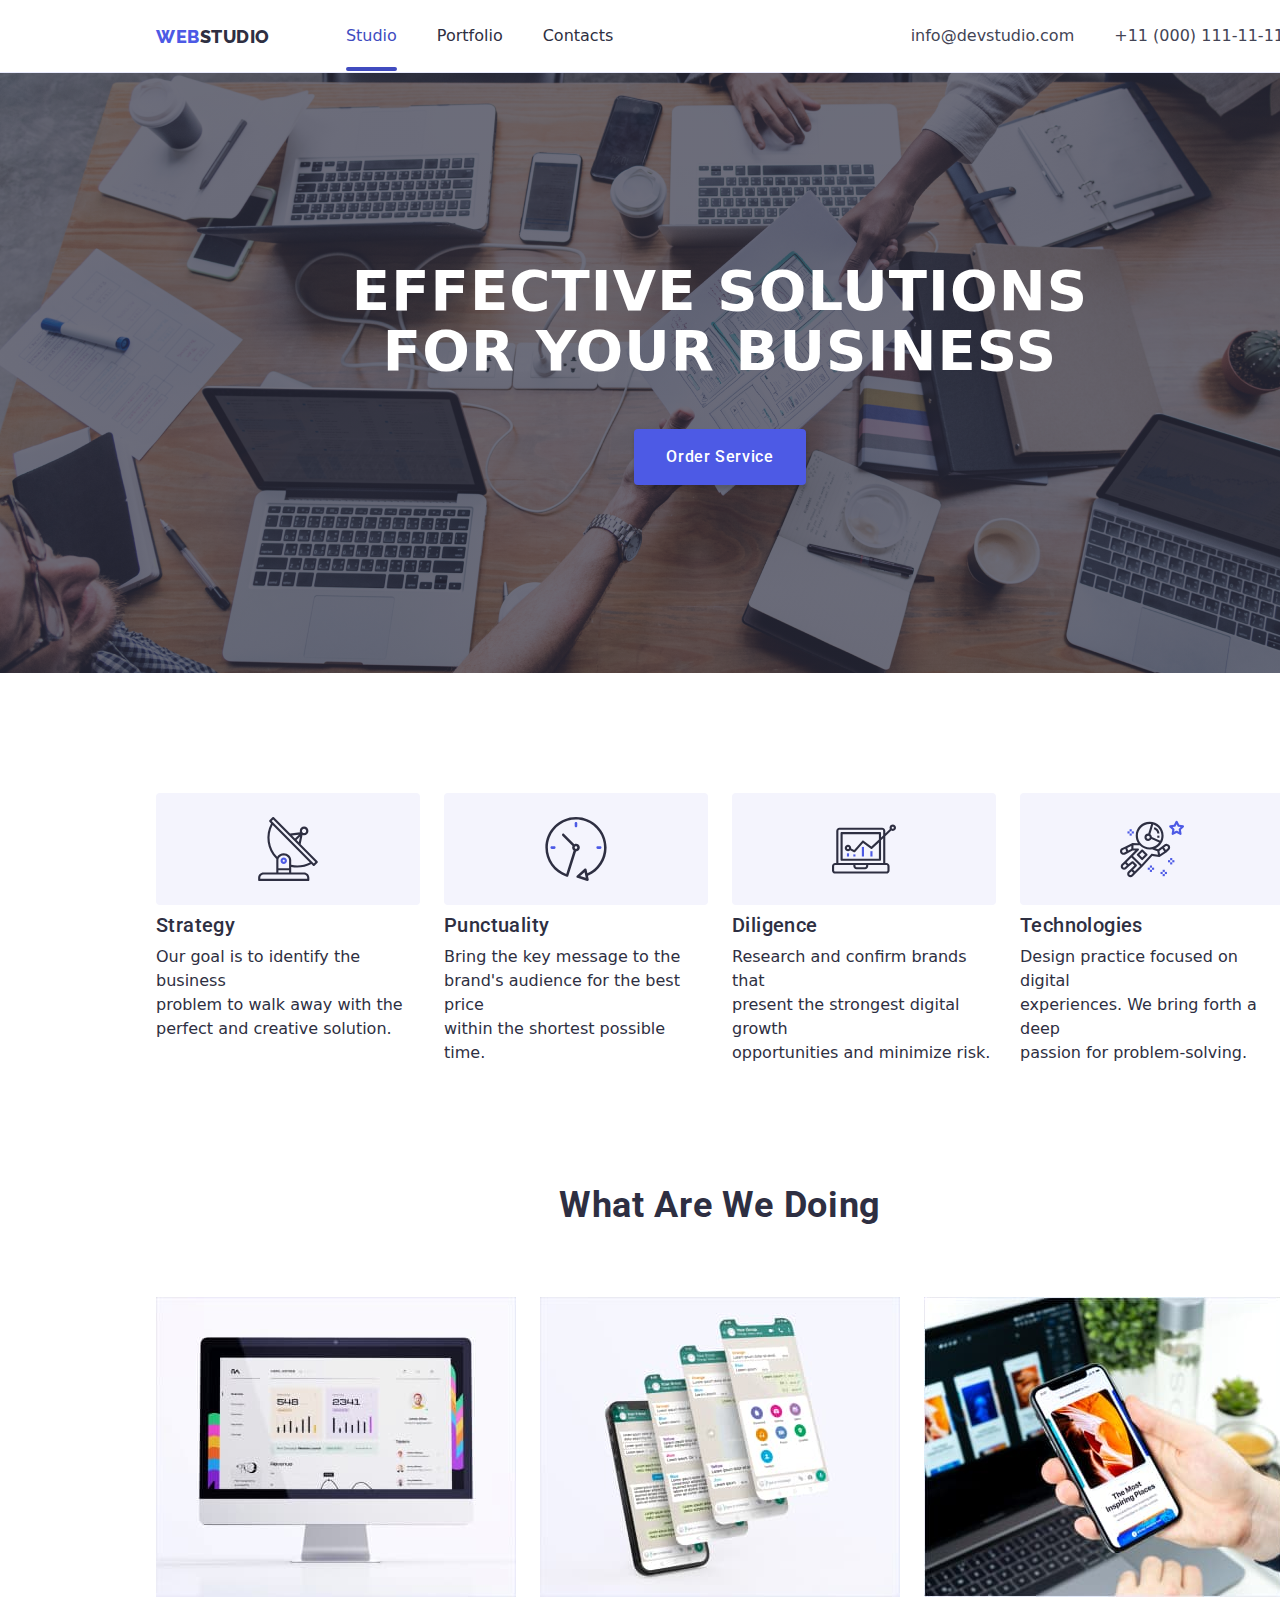
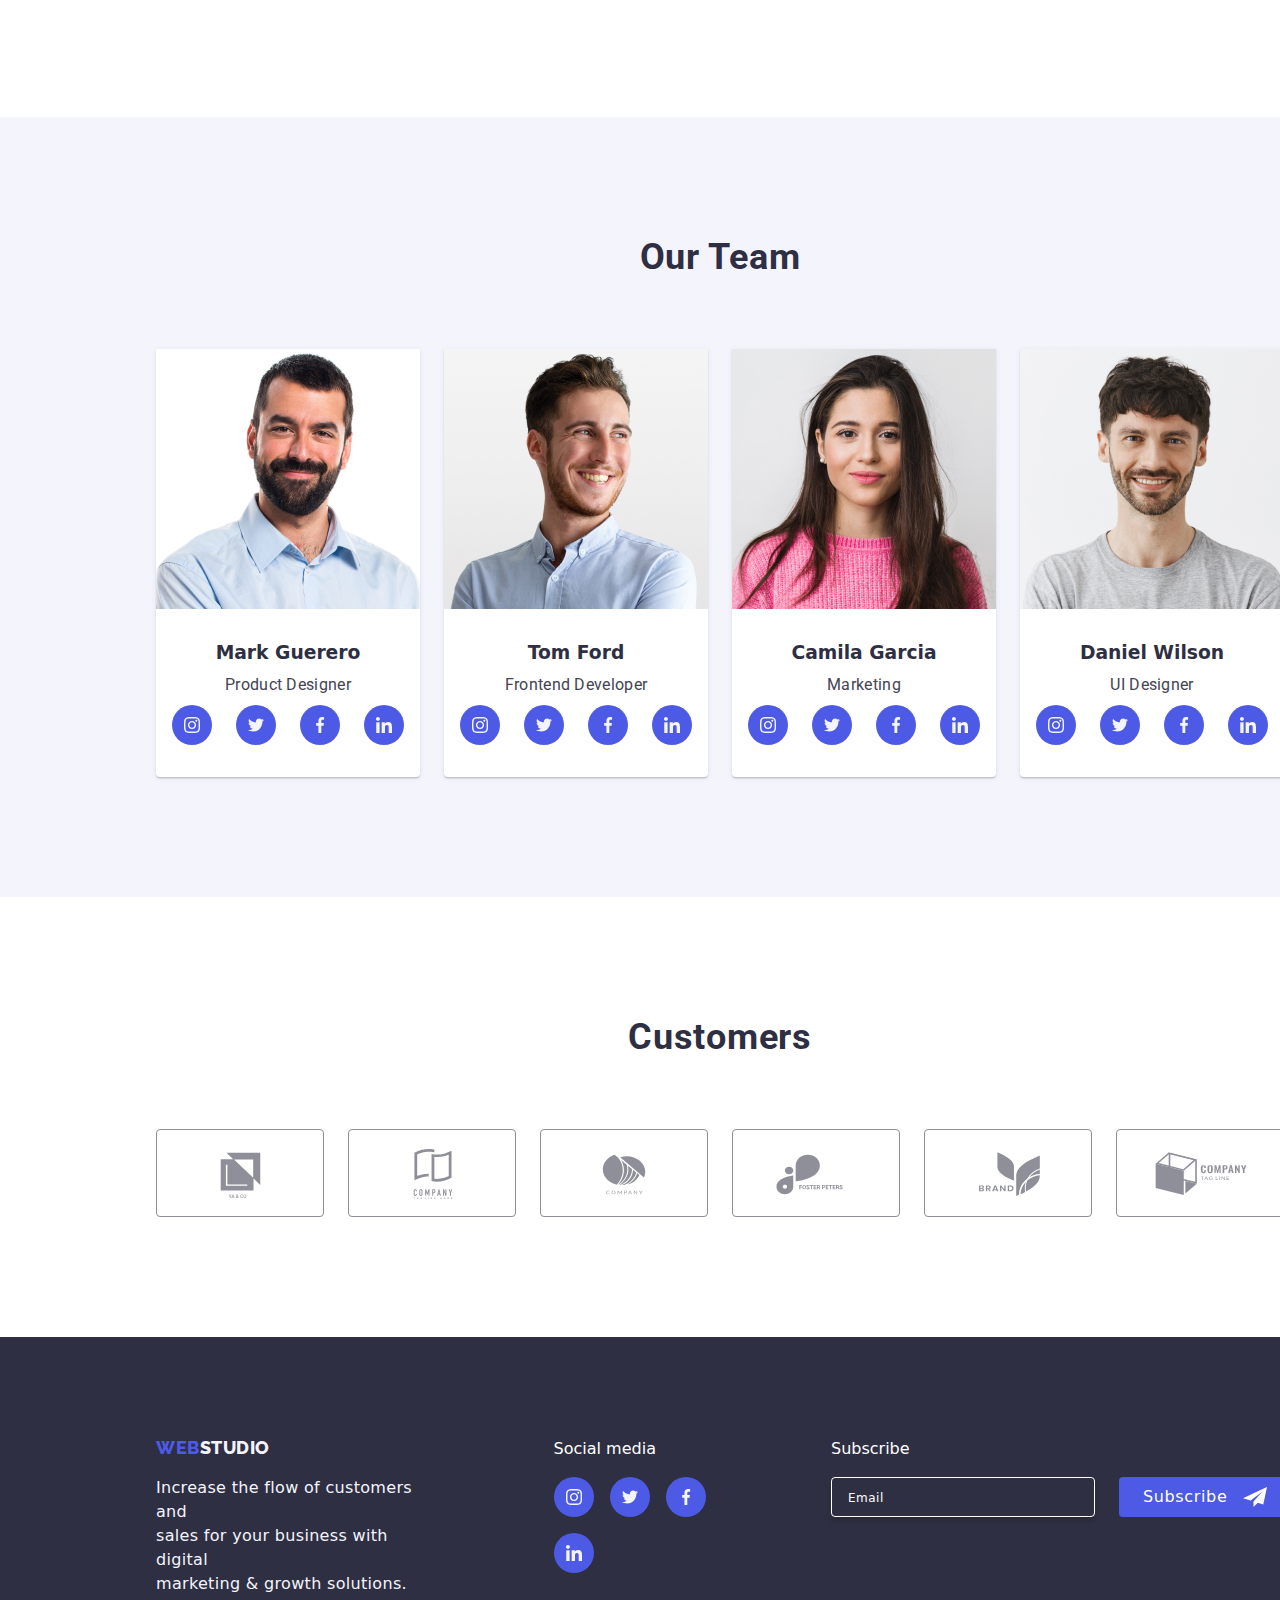
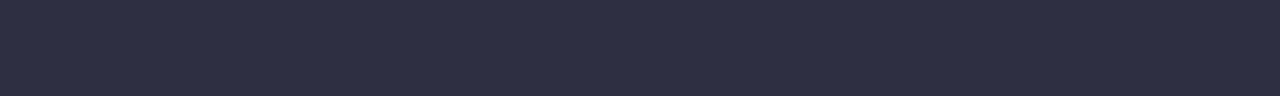
==== commit 6f83d49f: "hw-06" ====
--- a/index.html
+++ b/index.html
@@ -388,8 +388,7 @@
                   <use href="./images/icons.svg#check-mark"></use>
                 </svg>
               </span>
-            
-
+              
               <span class="form-agree-box-text">
                 I accept the terms and conditions of the &nbsp;<a href="#" class="form-agree-box-link">Privacy Policy</a>
               </span>
--- a/css/styles.css
+++ b/css/styles.css
@@ -7,7 +7,7 @@
     --CORNFLOWER: #E7E9FC;
     --CLOUD: #F4F4FD;
     --LIGHT-SLATE: #8E8F99;
-    --NAVY-BLUE-modal: rgba(46, 47, 66, 0.40);
+    --NAVYBLUE-modal: rgba(46, 47, 66, 0.40);
 }
 
 h1,
@@ -34,6 +34,7 @@
     font-weight: 400;
     line-height: 24px;
     letter-spacing: 2%;
+    color: var(--NAVYBLUE, #2E2F42);
 }
 
 
@@ -807,7 +808,7 @@
     cursor: pointer;
   
     transition: color 250ms cubic-bezier(0.4, 0, 0.2, 1);
-    background-color 250ms cubic-bezier(0.4, 0, 0.2, 1);
+    background-color: 250ms cubic-bezier(0.4, 0, 0.2, 1);
   }
   
   .modal-close-icon {
@@ -884,7 +885,7 @@
     font-size: 14px;
     fill: currentColor;
     border-radius: 4px;
-    border: 1px solid var(--NAVYBLUE, #2e2f42);
+    border: 1px solid var(--NAVYBLUE-modal, #2e2f42);
     transition-property: border;
     transition-duration: 250ms;
     transition-timing-function: cubic-bezier(0.4, 0, 0.2, 1);
@@ -1025,27 +1026,31 @@
     border: 1px solid var(--IRIS, #4D5AE5);
 }
 
-
 .check-mark {
+    display: block;
+    width: 16px;
+    height: 16px;
+    border-radius: 2px;
+    border: 1px solid var(--navyblue-modal, rgba(46, 47, 66, 0.40));
+    cursor: pointer;
+}
+
+/* .check-mark {
     width: 16px;
     height: 16px;
     display: block;
     border-radius: 2px;
     cursor: pointer;
-    border: 1px solid var(--IRIS, #4d5ae5);
-}
+    border: 1px solid var(--NAVY-BLUE, #2E2F42); 
+} */
 
 .checkbox:checked+.checkbox-icon {
     background-size: contain;
-    font: var(--WHITE, #fff);
-    fill: var(--WHITE, #fff);
+    font: var(--WHITE, #FFF);
+    fill: var(--WHITE, #FFF);
     border-radius: 2px;
     border: 1px solid var(--IRIS, #4D5AE5);
     background-color: var(--IRIS, #4D5AE5);
     cursor:pointer;
 
 }
-
-
-
-/*  */
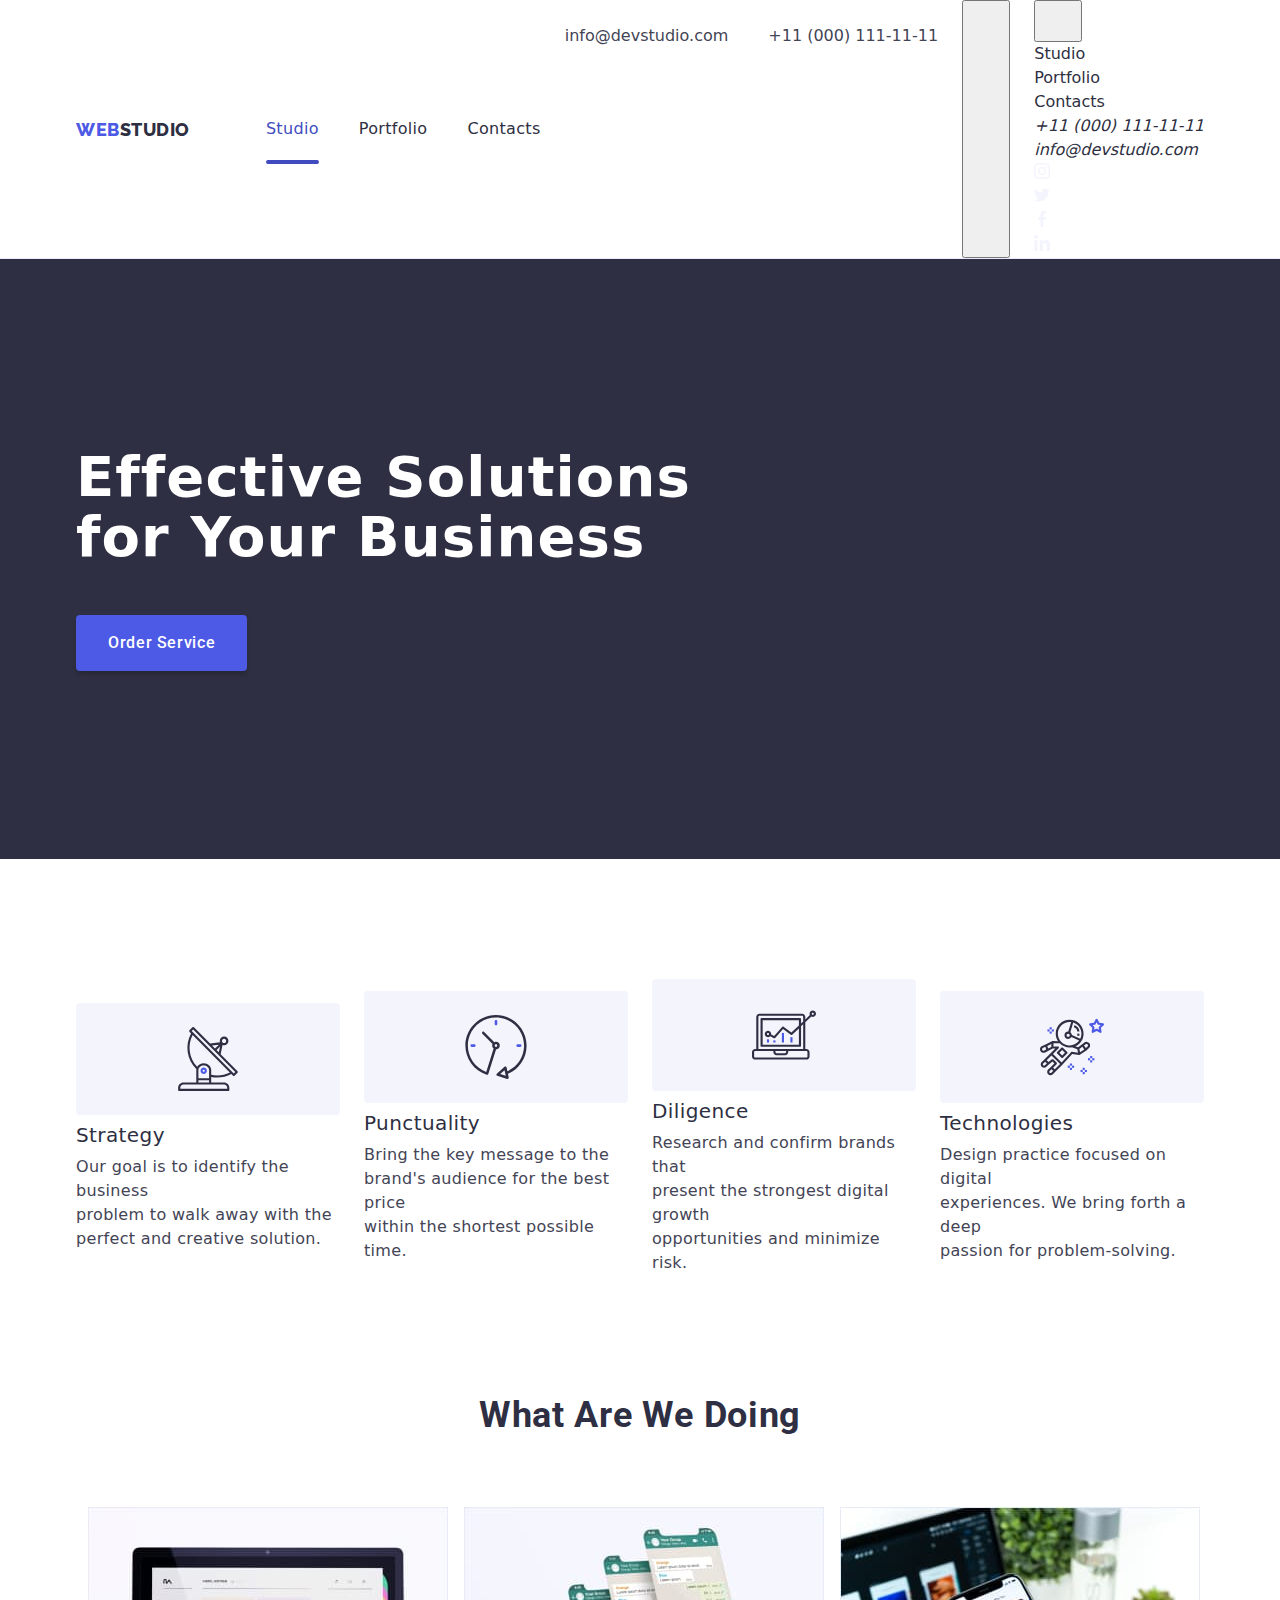
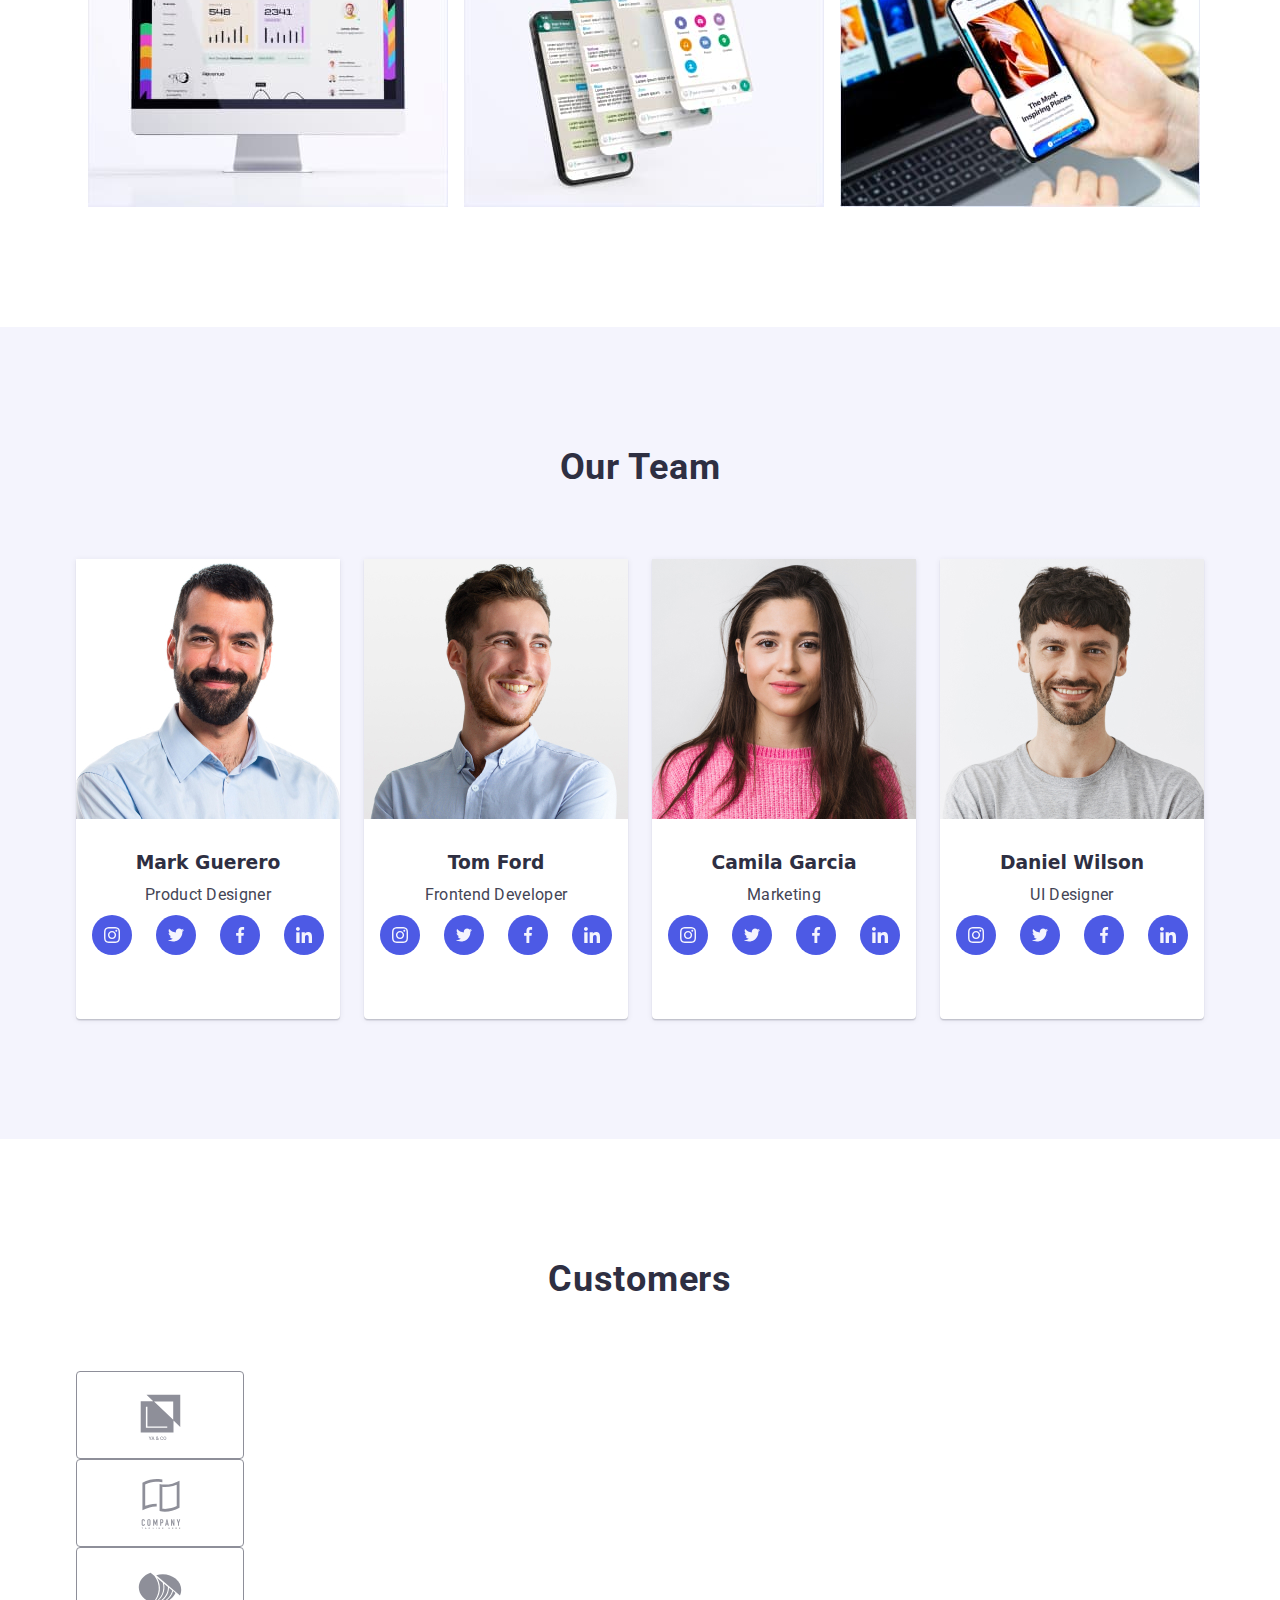
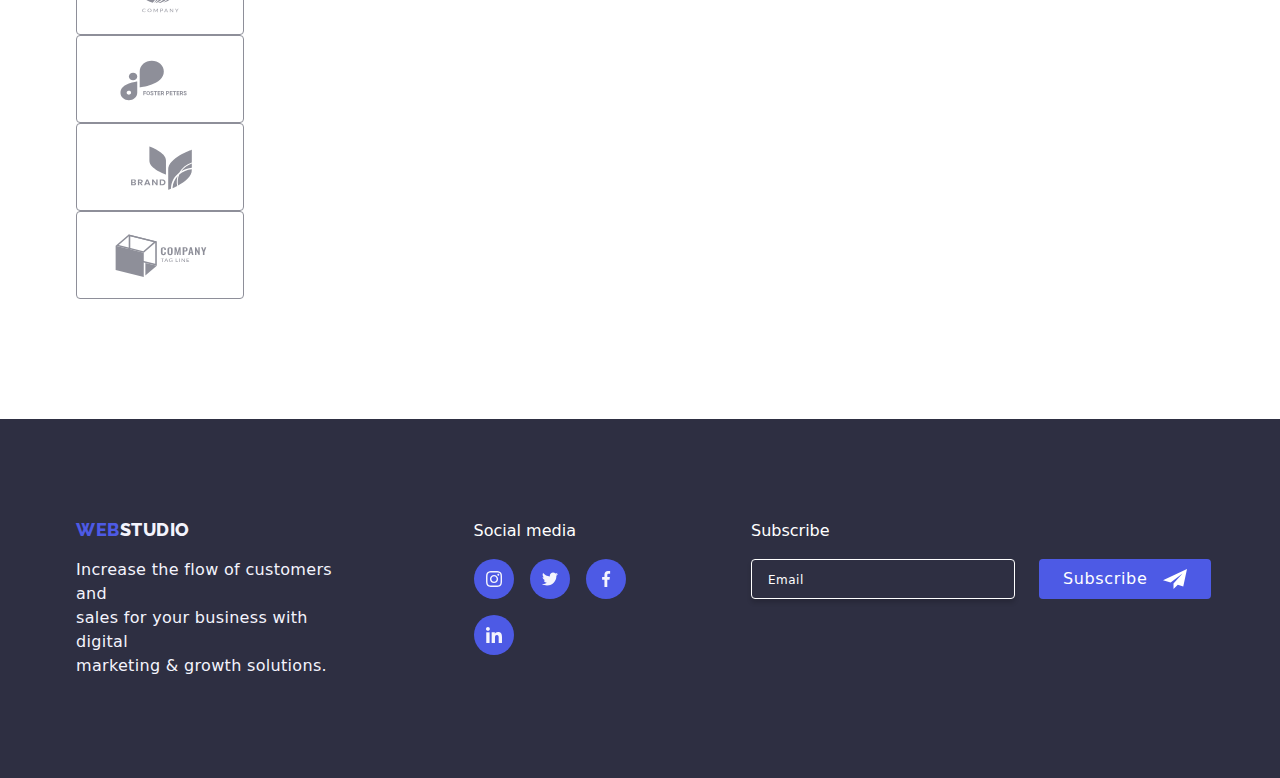
==== commit db340274: "hw6" ====
--- a/index.html
+++ b/index.html
@@ -55,6 +55,101 @@
               >
             </li>
           </ul>
+
+          <button
+          class="menu-toggle js-open-menu"
+          aria-expanded="false"
+          aria-controls="mobile-menu">
+          <svg class="menu-icon" width="32" height="32">
+            <use href="./images/icons.svg#hamburger-open"></use>
+          </svg>
+        </button>
+        <div class="menu-container js-menu-container" id="mobile-menu">
+          <button class="menu-toggle hamburger-close-button js-close-menu">
+            <svg class="menu-icon" width="32" height="32">
+              <use href="./images/icons.svg#hamburger-close"></use>
+            </svg>
+          </button>
+          <ul class="hamburger-menu-list list">
+            <li class="hamburger-menu-item">
+              <a href="./index.html" class="hamburger-menu-link link menu-active"
+                >Studio</a
+              >
+            </li>
+            <li class="hamburger-menu-item">
+              <a href="./portfolio.html" class="hamburger-menu-link link"
+                >Portfolio</a
+              >
+            </li>
+            <li class="hamburger-menu-item">
+              <a href="#" class="hamburger-menu-link link">Contacts</a>
+            </li>
+          </ul>
+          <div class="hamburger-wrapper">
+            <address class="hamburger-address">
+            <ul class="hamburger-address-list list">
+              <li class="hamburger-address-item">
+              <a
+                href="tel:+110001111111"
+                class="hamburger-address-link highlight link"
+                target="_blank"
+                rel="noopener noreferrer"
+                >+11 (000) 111-11-11</a
+              >
+              </li>
+              <li class="hamburger-address-item">
+              <a
+                href="mailto:info@devstudio.com"
+                class="hamburger-address-link link"
+                target="_blank"
+                rel="noopener noreferrer"
+                >info@devstudio.com</a
+              >
+              </li>
+            </ul>
+            </address>
+          
+            <ul class="hamburger-social-list list">
+            <li class="hamburger-social-item">
+              <a
+                href="https://www.instagram.com/"
+                target="_blank"
+                rel="noopener noreferrer"
+                class="hamburger-social-link link"
+                ><svg class="hamburger-social-icon" width="16" height="16">
+                  <use href="./images/icons.svg#instagram"></use></svg></a>
+            </li>
+            <li class="hamburger-social-item">
+                <a href="https://www.twitter.com/" target="_blank"
+                rel="noopener noreferrer"
+                class="hamburger-social-link link"><svg class="hamburger-social-icon" width="16" height="16">
+                  <use href="./images/icons.svg#twitter"></use></svg></a>
+            </li>
+            <li class="hamburger-social-item">
+              <a
+                href="https://www.facebook.com/"
+                target="_blank"
+                rel="noopener noreferrer"
+                class="hamburger-social-link link"
+                ><svg class="hamburger-social-icon" width="16" height="16">
+                  <use href="./images/icons.svg#facebook"></use></svg></a>
+            </li>
+            <li class="hamburger-social-item">
+              <a
+                href="https://www.linkedin.com/"
+                target="_blank"
+                rel="noopener noreferrer"
+                class="hamburger-social-link link"
+                ><svg class="hamburger-social-icon" width="16" height="16">
+                  <use href="./images/icons.svg#linkedin"></use></svg>
+                </a>
+            </li>
+            </ul>
+          </div>
+        </div>
+      </div>
+
+
         </div>
       </header>
 
@@ -69,7 +164,7 @@
         <section class="section">
             <div class="container section-one">
             <ul class="benefit-list list">
-                <li>
+                <li class="feature-item">
                   <div class="benefit-svg-box">
                   <svg class="benefit-icon-svg" width="64"
                   height="64" >
@@ -82,7 +177,7 @@
                     problem to walk away with the <br/> 
                     perfect and creative solution. </p>
                 </li>
-                <li>
+                <li class="feature-item">
                   <div class="benefit-svg-box">
                     <svg class="benefit-icon-svg" width="64"
                     height="64" >
@@ -93,7 +188,7 @@
                 <h3 class="benefits-title">Punctuality</h3>
                 <p class="benefits-description">Bring the key message to the <br/> brand's audience for the best price <br> within the shortest possible time. </p>
                 </li>
-                <li>
+                <li class="feature-item">
                   <div class="benefit-svg-box">
                     <svg class="benefit-icon-svg" width="64"
                     height="64" >
@@ -104,7 +199,7 @@
                 <h3 class="benefits-title">Diligence</h3>
                 <p class="benefits-description">Research and confirm brands that <br/> present the strongest digital growth <br/> opportunities and minimize risk.</p>
                 </li>
-                <li>
+                <li class="feature-item">
                   <div class="benefit-svg-box">
                     <svg class="benefit-icon-svg" width="64"
                     height="64" >
@@ -127,9 +222,9 @@
             <h2 class="sectiontitle-h2 sec-title">What are we doing</h2>
 
             <ul class="what-are-we list">
-                <li><img src="./images/what-are-we-doing-1.jpg" alt="Monitor" width="360" ></li>
-                <li><img src="./images/what-are-we-doing-2.jpg" alt="cellphone" width="360" ></li>
-                <li><img src="./images/what-are-we-doing-3.jpg" alt="cellphone-monitor" width="360" ></li>
+                <li class="image-item"><img src="./images/what-are-we-doing-1.jpg" alt="Monitor" width="360" ></li>
+                <li class="image-item"><img src="./images/what-are-we-doing-2.jpg" alt="cellphone" width="360" ></li>
+                <li class="image-item"><img src="./images/what-are-we-doing-3.jpg" alt="cellphone-monitor" width="360" ></li>
             </ul>
         </div>
         </section>
@@ -399,10 +494,10 @@
               <button type="submit" class="form-button">Send</button>
             </div>
 
-         
         </form>
       </div>
     </div>
     <script src="./js/modal.js"></script>
+    <script src="./js/mobile-menu.js"></script>
 </body>
 </html>--- a/css/styles.css
+++ b/css/styles.css
@@ -38,12 +38,26 @@
 }
 
 
-.container {
+/* .container {
     margin: 0 auto;
     width: 1440px;
     padding: 0 156px;
      
-}
+} */
+
+.container {
+    max-width: 428px;
+    margin: 0 auto;
+    padding: 0 15px;
+  
+    @media screen and (min-width: 768px) {
+      max-width: 768px;
+    }
+  
+    @media screen and (min-width: 1158px) {
+      max-width: 1158px;
+    }
+  }
 
 .list {
     list-style-type: none;
@@ -107,12 +121,36 @@
     justify-content: space-between;
 }
 
-.header-list {
+/* .header-list {
     display: flex;
     gap: 40px;    
     margin-left: 76px;
     padding-top: 24px 0;
-}
+} */
+
+.header-list {
+    display: none;
+  
+    @media screen and (min-width: 768px) {
+      font-weight: 500;
+      font-size: 16px;
+      line-height: 24px;
+      letter-spacing: 0.02em;
+      display: flex;
+      gap: 40px;
+      margin-left: 120px;
+    }
+  
+    @media screen and (min-width: 1158px) {
+      font-weight: 500;
+      font-size: 16px;
+      line-height: 24px;
+      letter-spacing: 0.02em;
+      display: flex;
+      gap: 40px;
+      margin-left: 76px;
+    }
+  }
 
 .header-link {
     padding: 24px 0;
@@ -170,10 +208,26 @@
 
 /* Email and Contacts   */
 
+/* .header-address {
+    display: flex;
+    gap: 40px;
+} */
+
 .header-address {
-    display: flex;
-    gap: 40px;
-}
+    display: none;
+  
+    @media screen and (min-width: 768px) {
+      display: flex;
+      flex-direction: column;
+      gap: 12px;
+    }
+  
+    @media screen and (min-width: 1158px) {
+      display: flex;
+      flex-direction: row;
+      gap: 40px;
+    }
+  }
 
 .header-address-link {
     display: block;
@@ -196,7 +250,7 @@
 }
 
 /* hero section */
-.hero-section { 
+/* .hero-section { 
     background-image: linear-gradient(
         to right, 
         rgba(46, 47, 66, 0.7),
@@ -206,10 +260,63 @@
     align-items: center;
     padding: 188px 0 188px 0;
     text-align: center;
-}
-
-
-.hero-title {
+} */
+
+.hero-section {
+    background-color: var(--navyblue, #2e2f42);
+    padding: 112px 0;
+    background-image: url(../images/dark-hero-bg.png),
+      url(../images/hero-bg-m.jpg),
+      linear-gradient(rgba(46, 47, 66, 0.7), rgba(46, 47, 66, 0.7));
+    background-repeat: no-repeat, no-repeat;
+    background-position: center, center;
+    background-size: cover, cover;
+  
+    @media screen and (min-width: 768px) {
+      background-image: unset;
+    }
+  
+    @media (min-device-pixel-ratio: 2),
+      (min-resolution: 192dpi),
+      (min-resolution: 2dppx) {
+      background-image: url(../images/dark-hero-bg.png),
+        url(../images/hero-bg-m@2x.jpg),
+        linear-gradient(rgba(46, 47, 66, 0.7), rgba(46, 47, 66, 0.7));
+    }
+  
+    @media screen and (min-width: 768px) {
+      padding: 112px 0;
+      background-image: url(../images/dark-hero-bg.png),
+        url(../images/hero-bg-t.jpg),
+        linear-gradient(rgba(46, 47, 66, 0.7), rgba(46, 47, 66, 0.7));
+  
+      @media (min-device-pixel-ratio: 2),
+        (min-resolution: 192dpi),
+        (min-resolution: 2dppx) {
+        background-image: url(../images/dark-hero-bg.png),
+          url(../images/hero-bg-t@2x.jpg),
+          linear-gradient(rgba(46, 47, 66, 0.7), rgba(46, 47, 66, 0.7));
+      }
+    }
+  
+    @media screen and (min-width: 1158px) {
+      padding: 188px 0;
+      background-image: url(../images/dark-hero-bg.png),
+        url(../images/hero-bg-d.jpg),
+        linear-gradient(rgba(46, 47, 66, 0.7), rgba(46, 47, 66, 0.7));
+      background-size: 1440px, 1440px;
+  
+      @media (min-device-pixel-ratio: 2),
+        (min-resolution: 192dpi),
+        (min-resolution: 2dppx) {
+        background-image: url(../images/dark-hero-bg.png),
+          url(../images/hero-bg-d@2x.jpg),
+          linear-gradient(rgba(46, 47, 66, 0.7), rgba(46, 47, 66, 0.7));
+      }
+    }
+  }
+
+/* .hero-title {
     color: var(--WHITE, #FFF);
     text-align: center;
     font-size: 56px;
@@ -219,7 +326,31 @@
     letter-spacing: 1.12px;
     text-transform: uppercase;
     margin-bottom: 48px; 
-} 
+}  */
+
+.hero-title {
+    color: var(--white, #fff);
+    font-weight: 700;
+    font-size: 36px;
+    line-height: 40px;
+    letter-spacing: 0.72px;
+    display: flex;
+    flex-direction: column;
+    flex-shrink: 0;
+    margin-bottom: 48px;
+  
+    @media screen and (min-width: 768px) {
+      font-size: 56px;
+      line-height: 60px;
+      letter-spacing: 1.12px;
+    }
+  
+    @media screen and (min-width: 1158px) {
+      font-size: 56px;
+      line-height: 60px;
+      letter-spacing: 1.12px;
+    }
+  }
  
 .hero-button { 
     color: var(--WHITE, #FFF);
@@ -251,17 +382,57 @@
 
 /* SECTION BENEFITS */
 
+.section {
+    padding: 96px 0;
+  
+    @media screen and (min-width: 768px) {
+      padding: 96px 0;
+    }
+  
+    @media screen and (min-width: 1158px) {
+      padding: 120px 0;
+    }
+  }
+
 .sec-title {
     margin-bottom: 72px;
 }
 
-.benefit-list{
+/* .benefit-list{
     display: flex;
     gap: 24px;
    
-}
-
-.benefits-title {
+} */
+
+.benefit-list,
+.what-are-we {
+  display: flex;
+  flex-direction: column;
+  gap: 72px;
+
+  @media screen and (min-width: 768px) {
+    display: flex;
+    flex-direction: row;
+    flex-wrap: wrap;
+    align-items: center;
+    justify-content: center;
+    column-gap: 24px;
+    row-gap: 72px;
+  }
+
+  @media screen and (min-width: 1158px) {
+    display: flex;
+    flex-direction: row;
+    flex-wrap: nowrap;
+    align-items: center;
+    justify-content: center;
+    column-gap: 24px;
+    row-gap: 0;
+  }
+}
+
+
+/* .benefits-title {
     color: var(--NAVYBLUE, #2E2F42);
     font-family: Roboto;
     font-size: 20px;
@@ -271,7 +442,34 @@
     letter-spacing: 0.4px;
     margin-bottom: 8px;
     width: 264px;
-}
+} */
+
+.benefits-title {
+    text-align: center;
+    font-weight: 700;
+    font-size: 36px;
+    line-height: 40px;
+    letter-spacing: 0.72px;
+    margin-bottom: 8px;
+  
+    @media screen and (min-width: 768px) {
+      text-align: left;
+      font-weight: 700;
+      font-size: 36px;
+      line-height: 40px;
+      letter-spacing: 0.72px;
+    }
+  
+    @media screen and (min-width: 1158px) {
+      text-align: left;
+      font-weight: 500;
+      font-size: 20px;
+      line-height: 24px;
+      letter-spacing: 0.4px;
+    }
+  }
+
+
 
 .title-description {
     color: var(--SLATE, #434455);
@@ -321,10 +519,10 @@
     
 }
 
-.what-are-we {
+/* .what-are-we {
     display: flex;
     justify-content: space-between;
-}
+} */
 
 .our-team {
     display: flex;
@@ -347,7 +545,7 @@
     text-align: center;
  }
 
-.benefit-svg-box {
+/* .benefit-svg-box {
     width: 264px;
     height: 112px;
     display: flex;
@@ -356,7 +554,37 @@
     margin-bottom: 8px;
     background: var(--CLOUD, #F4F4FD);
     justify-content: center;
-}
+} */
+
+.benefit-svg-box {
+    display: none;
+  
+    @media screen and (min-width: 768px) {
+      display: none;
+    }
+  
+    @media screen and (min-width: 1158px) {
+      background-color: var(--cloud, #f4f4fd);
+      border-radius: 4px;
+      display: flex;
+      align-items: center;
+      justify-content: center;
+      padding: 24px 100px;
+      margin-bottom: 8px;
+    }
+  }
+
+  .feature-item {
+    width: 100%;
+  
+    @media screen and (min-width: 768px) {
+      width: calc((100% - 24px) / 2);
+    }
+  
+    @media screen and (min-width: 1158px) {
+      width: calc((100% - 72px) / 4);
+    }
+  }
 
 .team-social-link  {
     width: 100%;
@@ -370,6 +598,50 @@
     transition: background-color 250ms cubic-bezier(0.4, 0, 0.2, 1);
 }
 
+.benefits-description {
+    font-weight: 500;
+    font-size: 16px;
+    line-height: 24px;
+    letter-spacing: 0.32px;
+    color: var(--slate, #434455);
+  
+    @media screen and (min-width: 768px) {
+      font-weight: 500;
+      font-size: 16px;
+      line-height: 24px;
+      letter-spacing: 0.32px;
+    }
+  
+    @media screen and (min-width: 1158px) {
+      font-weight: 400;
+      font-size: 16px;
+      line-height: 24px;
+      letter-spacing: 0.32px;
+    }
+  }
+
+  .section-no-top-padding {
+    padding-top: 0;
+  }
+
+  .section.section-no-top-padding {
+    display: none;
+  
+    @media screen and (min-width: 768px) {
+      display: none;
+    }
+  
+    @media screen and (min-width: 1158px) {
+      display: block;
+    }
+  }
+  
+  .image-item {
+    @media screen and (min-width: 1158px) {
+      width: calc((100% - 72px) / 3);
+    }
+  }
+
 .team-social-link:hover,
 .team-social-link:focus {
     background-color: var(--OCEAN, #404BBF);
@@ -389,13 +661,88 @@
     height: 40px;
 }
 
+
+
+.our-team {
+    display: flex;
+    flex-direction: column;
+    gap: 72px;
+  
+    @media screen and (min-width: 768px) {
+      display: flex;
+      flex-direction: row;
+      flex-wrap: wrap;
+      align-items: center;
+      justify-content: center;
+      column-gap: 24px;
+      row-gap: 64px;
+    }
+  
+    @media screen and (min-width: 1158px) {
+      display: flex;
+      flex-direction: row;
+      flex-wrap: nowrap;
+      align-items: center;
+      justify-content: center;
+      column-gap: 24px;
+      row-gap: 0;
+    }
+  }
+
+  .our-team-background {
+    border-radius: 0px 0px 4px 4px;
+    background: var(--white, #fff);
+    box-shadow: 0px 2px 1px 0px rgba(46, 47, 66, 0.08),
+      0px 1px 1px 0px rgba(46, 47, 66, 0.16),
+      0px 1px 6px 0px rgba(46, 47, 66, 0.08);
+    display: flex;
+    padding: 0px 0px 32px 0px;
+    flex-direction: column;
+    justify-content: center;
+    align-items: center;
+    width: 264px;
+    margin: 0 auto;
+  
+    @media screen and (min-width: 768px) {
+      width: calc((100% - 24px) / 2);
+    }
+  
+    @media screen and (min-width: 1158px) {
+      width: calc((100% - 72px) / 4);
+    }
+  }
+
 /* CUSTOMER SECTION ICON */
 
-.customer-list {
+/* .customer-list {
     display: flex;
     justify-content: center;
     gap: 24px;
-}
+} */
+
+.customer-listt {
+    display: flex;
+    flex-wrap: wrap;
+    justify-content: center;
+    column-gap: 16px;
+    row-gap: 72px;
+  
+    @media screen and (min-width: 768px) {
+      display: flex;
+      flex-wrap: wrap;
+      justify-content: center;
+      column-gap: 24px;
+      row-gap: 72px;
+    }
+  
+    @media screen and (min-width: 1158px) {
+      display: flex;
+      flex-wrap: nowrap;
+      justify-content: center;
+      column-gap: 24px;
+      row-gap: 0;
+    }
+  }
 
 .customer-item {
     width: 168px;
@@ -1035,6 +1382,20 @@
     cursor: pointer;
 }
 
+/* svg:not(:root) {
+    overflow-clip-margin: content-box;
+    overflow: hidden;
+} */
+
+.checkbox:checked+.checkbox-icon {
+    background-size: contain;
+    font: var(--white);
+    fill: var(--white);
+    border-radius: 2px;
+    border: 1px solid var(--iris, rgba(46, 47, 66, 0.40));
+    background-color: var(--iris, #4D5AE5);
+    cursor: pointer;
+}
 /* .check-mark {
     width: 16px;
     height: 16px;
